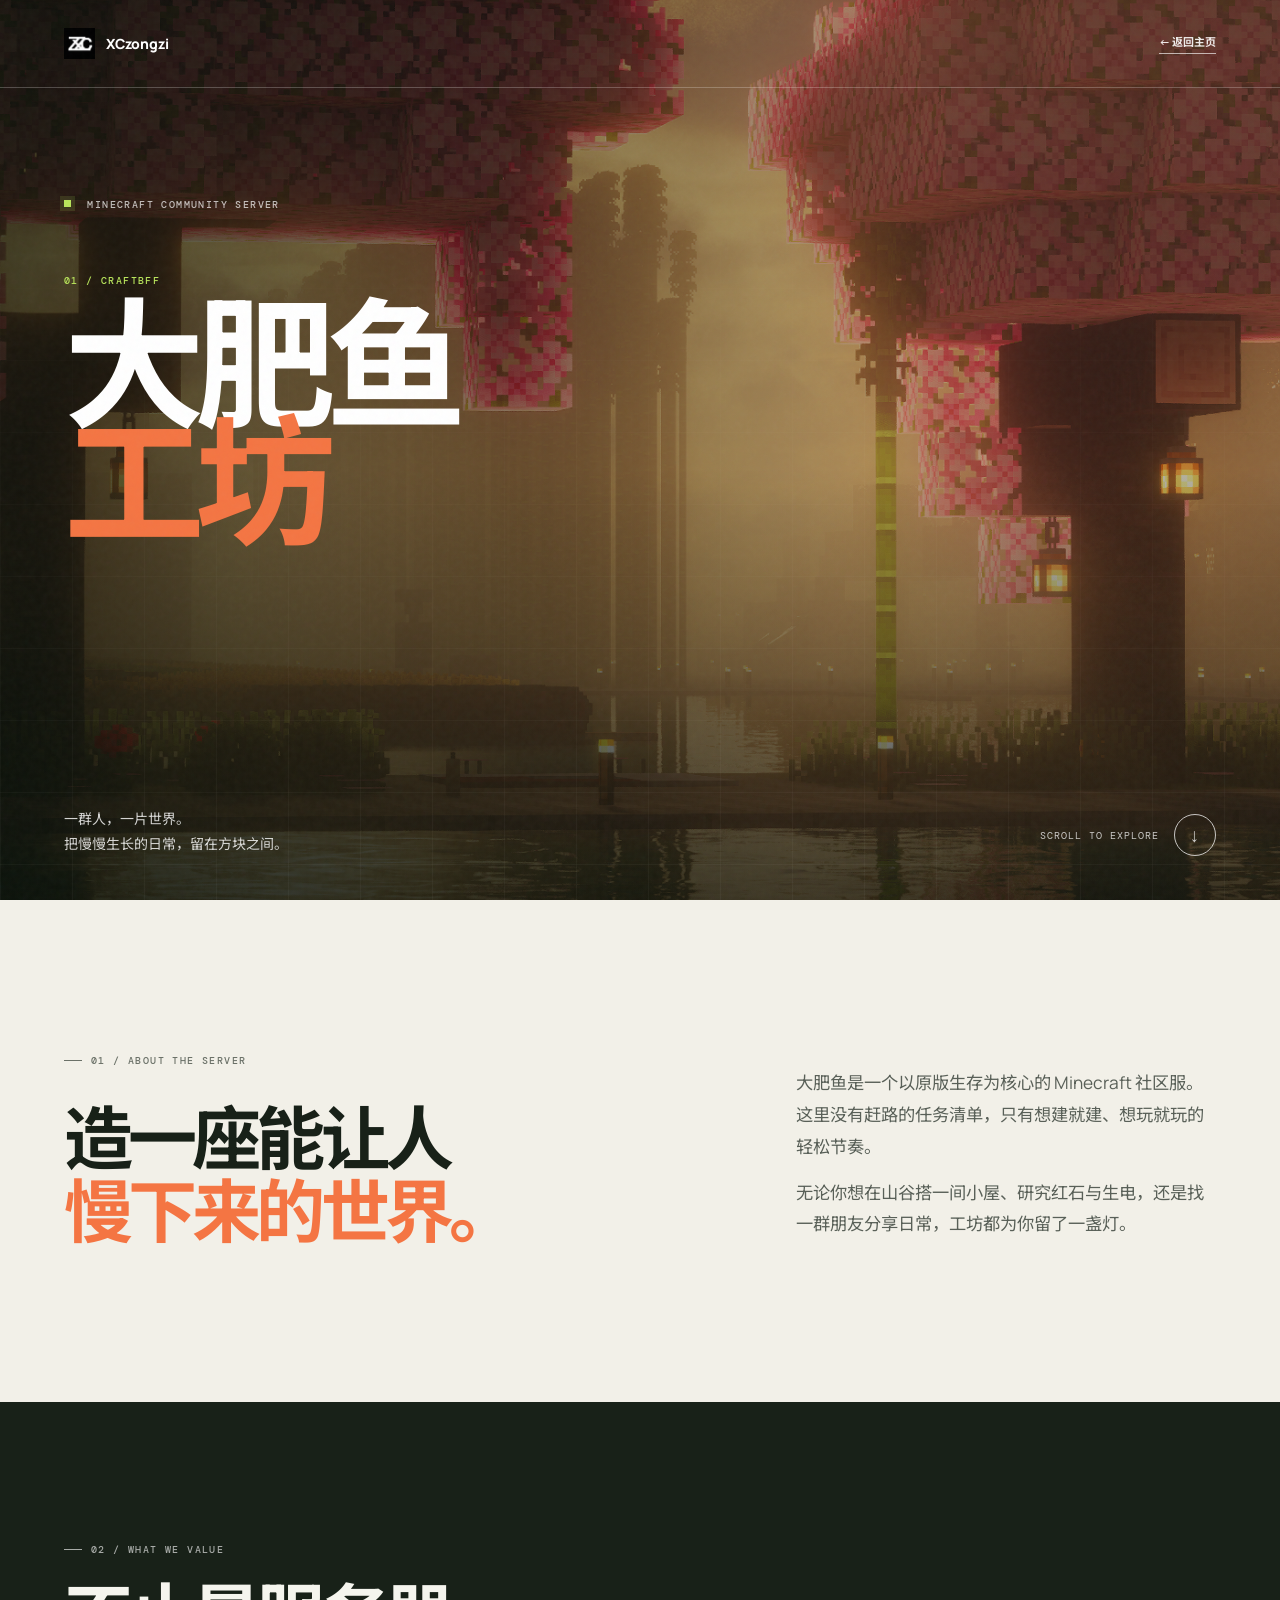
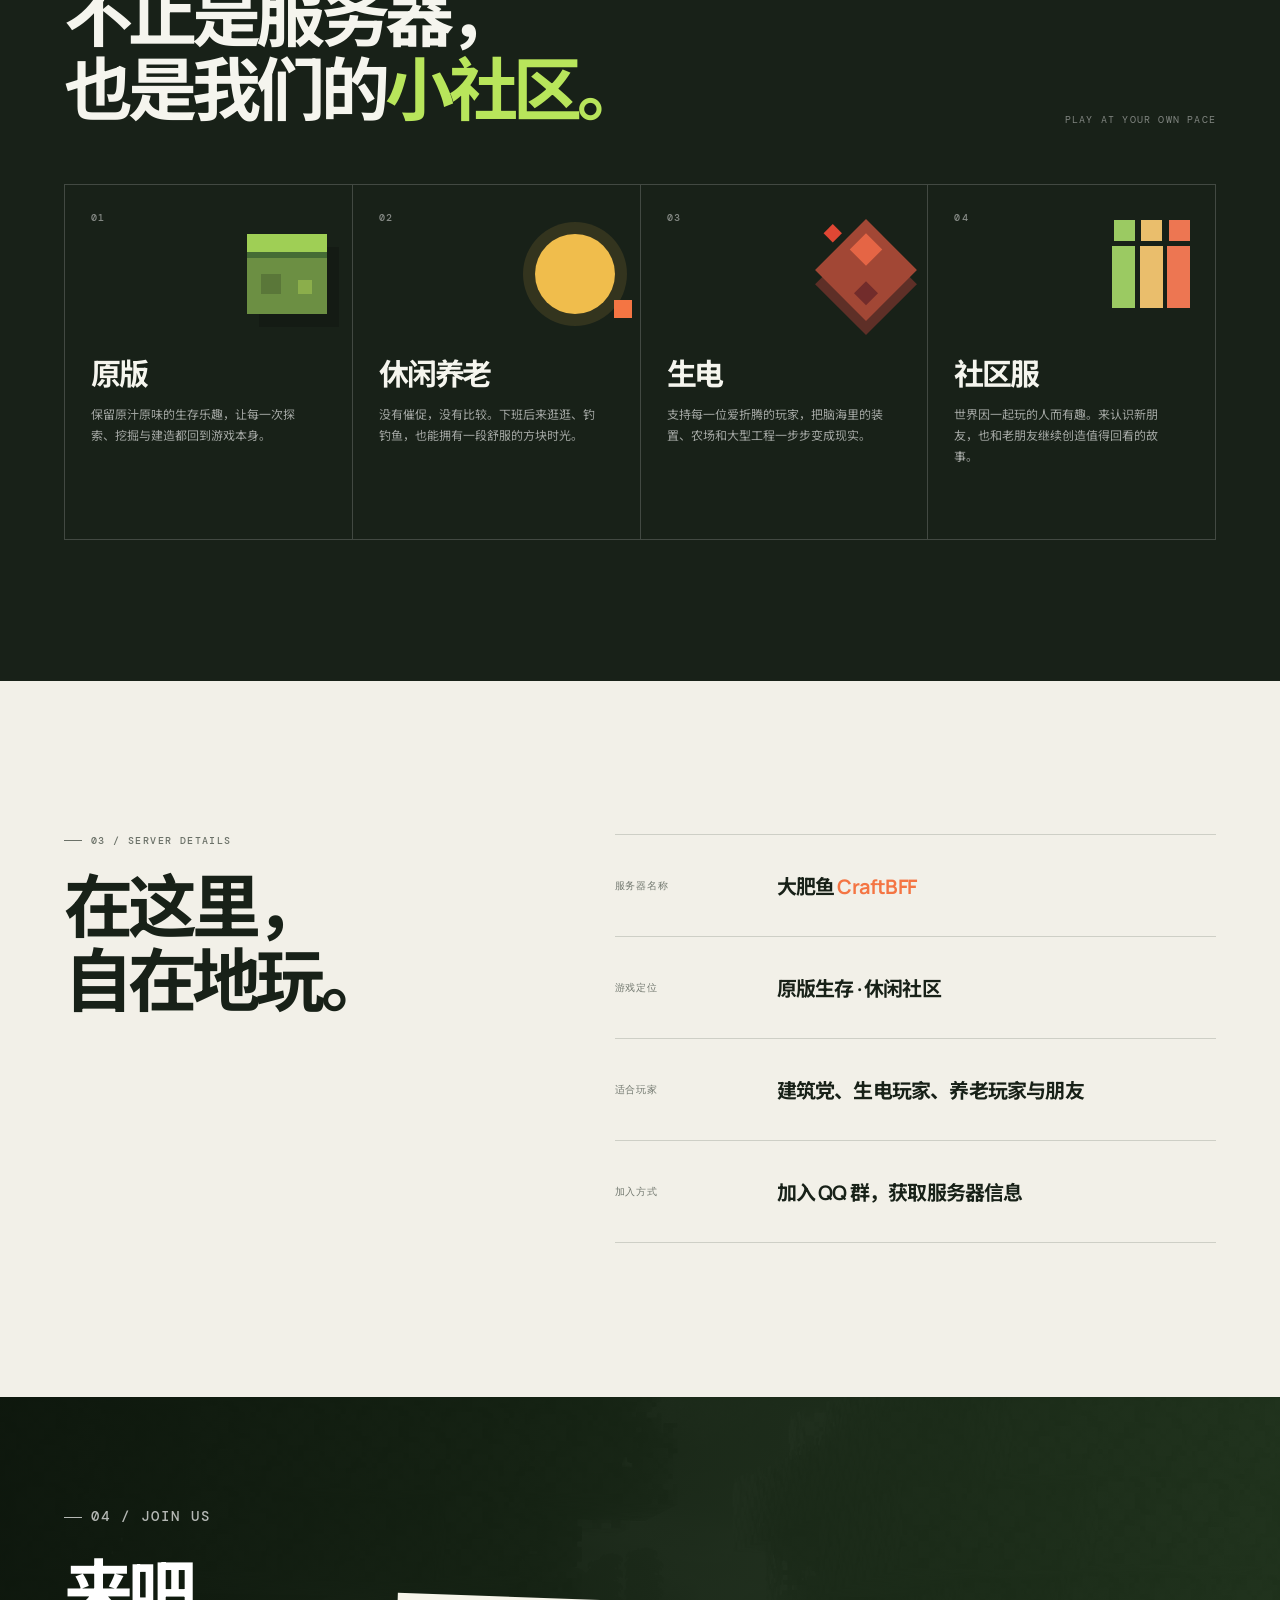
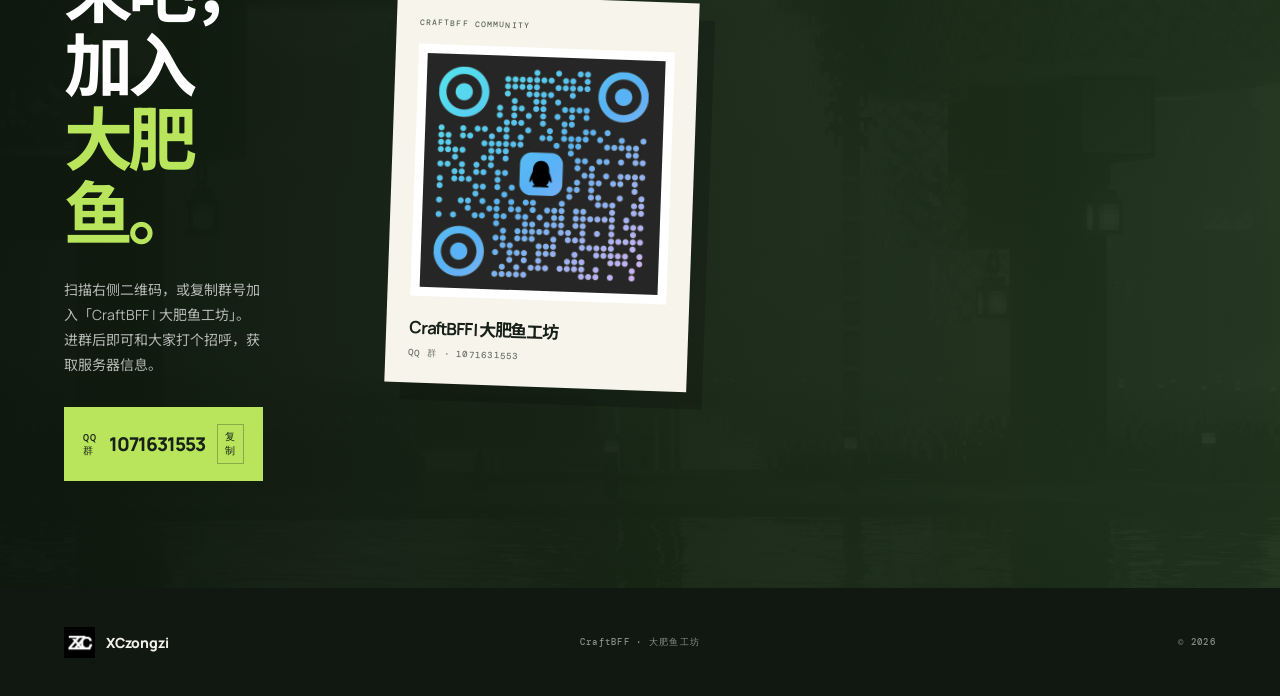
==== CraftBFF/index.html @ 91cb9b44 "增加服务器BFF展示界面" ====
<!doctype html>
<html lang="zh-CN">
  <head>
    <meta charset="UTF-8" />
    <meta name="viewport" content="width=device-width, initial-scale=1" />
    <meta name="description" content="大肥鱼 CraftBFF 原版休闲 Minecraft 社区服。" />
    <meta name="theme-color" content="#172119" />
    <title>CraftBFF | 大肥鱼工坊</title>
    <link rel="icon" href="../assets/images/logo.png" />
    <link rel="preconnect" href="https://fonts.googleapis.com" />
    <link rel="preconnect" href="https://fonts.gstatic.com" crossorigin />
    <link href="https://fonts.googleapis.com/css2?family=DM+Mono:wght@400;500&family=Manrope:wght@400;500;600;700;800&family=Noto+Sans+SC:wght@400;500;600;700;800&display=swap" rel="stylesheet" />
    <link rel="stylesheet" href="../assets/css/craftbff.css" />
  </head>
  <body>
    <a class="skip-link" href="#content">跳到主要内容</a>

    <header class="site-header">
      <a class="brand" href="../" aria-label="返回 XCzongzi 首页">
        <img src="../assets/images/logo.png" alt="" />
        <span>XCzongzi</span>
      </a>
      <a class="back-home" href="../">← 返回主页</a>
    </header>

    <main id="content">
      <section class="hero" aria-labelledby="hero-title">
        <div class="hero-media" aria-hidden="true"></div>
        <div class="hero-overlay" aria-hidden="true"></div>
        <div class="hero-grid" aria-hidden="true"></div>
        <div class="hero-content page-width">
          <p class="eyebrow"><span></span> MINECRAFT COMMUNITY SERVER</p>
          <div class="hero-title-wrap">
            <p class="serial">01 / CRAFTBFF</p>
            <h1 id="hero-title">大肥鱼<br /><em>工坊</em></h1>
          </div>
          <div class="hero-bottom">
            <p>一群人，一片世界。<br />把慢慢生长的日常，留在方块之间。</p>
            <a class="scroll-hint" href="#about" aria-label="了解大肥鱼工坊">
              <span>SCROLL TO EXPLORE</span><b>↓</b>
            </a>
          </div>
        </div>
      </section>

      <section class="intro page-width section" id="about" aria-labelledby="about-title">
        <p class="section-label">01 / ABOUT THE SERVER</p>
        <div class="intro-layout">
          <h2 id="about-title">造一座能让人<br /><span>慢下来的世界。</span></h2>
          <div class="intro-copy">
            <p>大肥鱼是一个以原版生存为核心的 Minecraft 社区服。这里没有赶路的任务清单，只有想建就建、想玩就玩的轻松节奏。</p>
            <p>无论你想在山谷搭一间小屋、研究红石与生电，还是找一群朋友分享日常，工坊都为你留了一盏灯。</p>
          </div>
        </div>
      </section>

      <section class="traits" aria-labelledby="traits-title">
        <div class="page-width">
          <div class="section-head">
            <div>
              <p class="section-label section-label--light">02 / WHAT WE VALUE</p>
              <h2 id="traits-title">不止是服务器，<br />也是我们的<span>小社区。</span></h2>
            </div>
            <p>PLAY AT YOUR OWN PACE</p>
          </div>
          <div class="trait-grid">
            <article class="trait-card trait-card--original">
              <p class="trait-no">01</p>
              <div class="pixel pixel--grass" aria-hidden="true"><i></i><b></b></div>
              <h3>原版</h3>
              <p>保留原汁原味的生存乐趣，让每一次探索、挖掘与建造都回到游戏本身。</p>
            </article>
            <article class="trait-card trait-card--leisure">
              <p class="trait-no">02</p>
              <div class="pixel pixel--sun" aria-hidden="true"><i></i></div>
              <h3>休闲养老</h3>
              <p>没有催促，没有比较。下班后来逛逛、钓钓鱼，也能拥有一段舒服的方块时光。</p>
            </article>
            <article class="trait-card trait-card--tech">
              <p class="trait-no">03</p>
              <div class="pixel pixel--redstone" aria-hidden="true"><i></i><b></b><em></em></div>
              <h3>生电</h3>
              <p>支持每一位爱折腾的玩家，把脑海里的装置、农场和大型工程一步步变成现实。</p>
            </article>
            <article class="trait-card trait-card--community">
              <p class="trait-no">04</p>
              <div class="pixel pixel--people" aria-hidden="true"><i></i><b></b><em></em></div>
              <h3>社区服</h3>
              <p>世界因一起玩的人而有趣。来认识新朋友，也和老朋友继续创造值得回看的故事。</p>
            </article>
          </div>
        </div>
      </section>

      <section class="details page-width section" aria-labelledby="details-title">
        <div class="details-heading">
          <p class="section-label">03 / SERVER DETAILS</p>
          <h2 id="details-title">在这里，<br />自在地玩。</h2>
        </div>
        <dl class="detail-list">
          <div>
            <dt>服务器名称</dt>
            <dd>大肥鱼 <span>CraftBFF</span></dd>
          </div>
          <div>
            <dt>游戏定位</dt>
            <dd>原版生存 · 休闲社区</dd>
          </div>
          <div>
            <dt>适合玩家</dt>
            <dd>建筑党、生电玩家、养老玩家与朋友</dd>
          </div>
          <div>
            <dt>加入方式</dt>
            <dd>加入 QQ 群，获取服务器信息</dd>
          </div>
        </dl>
      </section>

      <section class="join" id="join" aria-labelledby="join-title">
        <div class="join-background" aria-hidden="true"></div>
        <div class="page-width join-layout">
          <div class="join-copy">
            <p class="section-label section-label--light">04 / JOIN US</p>
            <h2 id="join-title">来吧，加入<br /><span>大肥鱼。</span></h2>
            <p>扫描右侧二维码，或复制群号加入「CraftBFF | 大肥鱼工坊」。进群后即可和大家打个招呼，获取服务器信息。</p>
            <button class="qq-button" type="button" data-copy-qq data-qq="1071631553">
              <span>QQ群</span>
              <strong>1071631553</strong>
              <i aria-hidden="true">复制</i>
            </button>
            <p class="copy-status" data-copy-status aria-live="polite"></p>
          </div>
          <aside class="qr-card" aria-label="CraftBFF QQ 群二维码">
            <p>CRAFTBFF COMMUNITY</p>
            <div class="qr-frame">
              <img src="../assets/images/CraftBFF/groupQR.png" alt="QQ群 CraftBFF | 大肥鱼工坊的二维码" />
            </div>
            <h3>CraftBFF | 大肥鱼工坊</h3>
            <span>QQ 群 · 1071631553</span>
          </aside>
        </div>
      </section>
    </main>

    <footer class="site-footer">
      <div class="page-width footer-inner">
        <a class="brand" href="../"><img src="../assets/images/logo.png" alt="" /><span>XCzongzi</span></a>
        <p>CraftBFF · 大肥鱼工坊</p>
        <p>© <span data-year></span></p>
      </div>
    </footer>

    <script>
      document.querySelector('[data-year]').textContent = new Date().getFullYear();

      const copyButton = document.querySelector('[data-copy-qq]');
      const copyStatus = document.querySelector('[data-copy-status]');
      copyButton.addEventListener('click', async () => {
        const qq = copyButton.dataset.qq;
        try {
          if (navigator.clipboard) {
            await navigator.clipboard.writeText(qq);
          } else {
            const input = document.createElement('textarea');
            input.value = qq;
            input.setAttribute('readonly', '');
            input.style.position = 'fixed';
            input.style.opacity = '0';
            document.body.append(input);
            input.select();
            const copied = document.execCommand('copy');
            input.remove();
            if (!copied) throw new Error('Copy failed');
          }
          copyStatus.textContent = '群号已复制，打开 QQ 搜索即可加入。';
          copyButton.classList.add('is-copied');
          window.setTimeout(() => copyButton.classList.remove('is-copied'), 1800);
        } catch {
          copyStatus.textContent = '请手动复制群号：' + qq;
        }
      });
    </script>
  </body>
</html>
---- assets/css/craftbff.css ----
:root {
  --ink: #182118;
  --paper: #f2f0e8;
  --line: rgba(24, 33, 24, .16);
  --green: #b8e55b;
  --moss: #3f572e;
  --orange: #f47543;
  --page: 1280px;
  --gutter: clamp(22px, 5vw, 72px);
}

* { box-sizing: border-box; }
html { scroll-behavior: smooth; }
body { margin: 0; color: var(--ink); background: var(--paper); font-family: Manrope, "Noto Sans SC", sans-serif; }
body::after { content: ""; position: fixed; z-index: 30; inset: 0; pointer-events: none; opacity: .035; background: url("data:image/svg+xml,%3Csvg viewBox='0 0 180 180' xmlns='http://www.w3.org/2000/svg'%3E%3Cfilter id='n'%3E%3CfeTurbulence type='fractalNoise' baseFrequency='.8' numOctaves='3' stitchTiles='stitch'/%3E%3C/filter%3E%3Crect width='100%25' height='100%25' filter='url(%23n)'/%3E%3C/svg%3E"); }
a { color: inherit; text-decoration: none; }
button { color: inherit; font: inherit; }
h1, h2, h3, p, dl, dd { margin: 0; }
.page-width { width: min(100%, var(--page)); margin-inline: auto; padding-inline: var(--gutter); }
.section { padding-top: clamp(90px, 12vw, 158px); padding-bottom: clamp(90px, 12vw, 158px); }
.skip-link { position: fixed; z-index: 50; top: 12px; left: 12px; padding: 10px 14px; color: var(--ink); background: #fff; transform: translateY(-150%); }
.skip-link:focus { transform: none; }

.section-label, .eyebrow, .serial, .trait-no, .qr-card > p, .qr-card > span, .footer-inner p { font: 500 10px "DM Mono", monospace; letter-spacing: .14em; }
.section-label { color: #6b7168; }
.section-label::before { content: ""; display: inline-block; width: 18px; height: 1px; margin: 0 9px 3px 0; background: currentColor; }
.section-label--light { color: rgba(255,255,255,.62); }
h1, h2, h3 { letter-spacing: -.07em; }
h2 { margin-top: 22px; font-size: clamp(40px, 5.4vw, 72px); line-height: 1.07; }
h2 span, h1 em { color: var(--orange); font-style: normal; }

.site-header { position: absolute; z-index: 10; top: 0; left: 0; display: flex; width: 100%; height: 88px; align-items: center; justify-content: space-between; padding-inline: var(--gutter); color: #fff; border-bottom: 1px solid rgba(255,255,255,.23); }
.brand { display: inline-flex; align-items: center; gap: 11px; font-size: 14px; font-weight: 800; }
.brand img { width: 31px; height: 31px; object-fit: contain; }
.back-home { padding-bottom: 4px; border-bottom: 1px solid rgba(255,255,255,.64); color: rgba(255,255,255,.9); font-size: 11px; font-weight: 700; }

.hero { position: relative; min-height: 720px; height: 100svh; overflow: hidden; color: #fff; background: #35442e; }
.hero-media, .hero-overlay, .hero-grid { position: absolute; inset: 0; }
.hero-media { background: url("../images/background.png") center/cover no-repeat; transform: scale(1.025); }
.hero-overlay { background: linear-gradient(100deg, rgba(10, 18, 10, .78), rgba(8, 12, 8, .22) 66%), linear-gradient(0deg, rgba(8, 14, 8, .66), transparent 48%); }
.hero-grid { opacity: .17; background-image: linear-gradient(rgba(255,255,255,.22) 1px, transparent 1px), linear-gradient(90deg, rgba(255,255,255,.22) 1px, transparent 1px); background-size: 72px 72px; mask-image: linear-gradient(to bottom, transparent 15%, #000 100%); }
.hero-content { position: relative; z-index: 1; display: flex; height: 100%; flex-direction: column; padding-top: clamp(160px, 22vh, 240px); padding-bottom: 44px; }
.eyebrow { color: rgba(255,255,255,.7); }
.eyebrow span { display: inline-block; width: 7px; height: 7px; margin: 0 9px 1px 0; background: var(--green); box-shadow: 0 0 0 4px rgba(184,229,91,.13); }
.hero-title-wrap { margin-top: clamp(38px, 7vh, 78px); }
.serial { color: var(--green); }
h1 { margin-top: 18px; font-size: clamp(76px, 11vw, 154px); line-height: .83; }
.hero-bottom { display: flex; align-items: end; justify-content: space-between; margin-top: auto; }
.hero-bottom > p { color: rgba(255,255,255,.82); font-size: 14px; line-height: 1.8; }
.scroll-hint { display: flex; align-items: center; gap: 15px; color: rgba(255,255,255,.76); font: 10px "DM Mono", monospace; letter-spacing: .1em; }
.scroll-hint b { display: grid; width: 42px; height: 42px; place-items: center; border: 1px solid rgba(255,255,255,.74); border-radius: 50%; font-size: 19px; font-weight: 400; transition: .2s; }
.scroll-hint:hover b { color: var(--ink); background: var(--green); border-color: var(--green); transform: translateY(4px); }

.intro-layout { display: grid; grid-template-columns: 1.2fr .8fr; align-items: end; gap: clamp(35px, 8vw, 125px); }
.intro-copy { padding-bottom: 8px; }
.intro-copy p { color: #596058; font-size: clamp(15px, 1.35vw, 18px); line-height: 1.85; }
.intro-copy p + p { margin-top: 14px; }

.traits { padding: clamp(85px, 11vw, 148px) 0; color: #f5f5ee; background: #182118; }
.section-head { display: flex; align-items: end; justify-content: space-between; gap: 30px; }
.section-head h2 span { color: var(--green); }
.section-head > p { color: rgba(255,255,255,.45); font: 10px "DM Mono", monospace; letter-spacing: .12em; }
.trait-grid { display: grid; grid-template-columns: repeat(4, 1fr); margin-top: 58px; border-top: 1px solid rgba(255,255,255,.18); border-left: 1px solid rgba(255,255,255,.18); }
.trait-card { min-height: 355px; position: relative; overflow: hidden; padding: 26px; border-right: 1px solid rgba(255,255,255,.18); border-bottom: 1px solid rgba(255,255,255,.18); transition: background .25s; }
.trait-card:hover { background: #253222; }
.trait-no { color: rgba(255,255,255,.48); }
.trait-card h3 { position: relative; z-index: 1; margin-top: 126px; font-size: 30px; }
.trait-card > p:last-child { position: relative; z-index: 1; max-width: 225px; margin-top: 10px; color: rgba(255,255,255,.6); font-size: 12px; line-height: 1.75; }
.pixel { position: absolute; right: 25px; top: 49px; width: 80px; height: 80px; image-rendering: pixelated; }
.pixel::before, .pixel::after, .pixel i, .pixel b, .pixel em { content: ""; position: absolute; display: block; }
.pixel--grass { background: #6c8f43; box-shadow: inset 0 18px #9fcf55, inset 0 24px #456c35, 12px 13px 0 rgba(0,0,0,.18); }
.pixel--grass i { width: 20px; height: 20px; top: 40px; left: 14px; background: #5a7739; }.pixel--grass b { width: 14px; height: 14px; top: 46px; right: 15px; background: #8bae4b; }
.pixel--sun { border-radius: 50%; background: #f0bd4c; box-shadow: 0 0 0 12px rgba(240,189,76,.12); }.pixel--sun i { width: 18px; height: 18px; right: -17px; bottom: -4px; background: var(--orange); }
.pixel--redstone { width: 72px; height: 72px; background: #a24735; transform: rotate(45deg); box-shadow: 10px 10px 0 #5e2f27; }.pixel--redstone i { width: 23px; height: 23px; top: 10px; left: 10px; background: #e56545; }.pixel--redstone b { width: 17px; height: 17px; bottom: 11px; right: 11px; background: #722c2b; }.pixel--redstone em { width: 13px; height: 13px; left: -20px; top: 27px; background: #e04734; }
.pixel--people { width: 78px; height: 62px; top: 61px; background: linear-gradient(90deg, #9bca62 0 30%, transparent 30% 36%, #eabe6c 36% 65%, transparent 65% 71%, #ed7652 71%); }.pixel--people::before { width: 21px; height: 21px; top: -26px; left: 2px; background: #9bca62; }.pixel--people::after { width: 21px; height: 21px; top: -26px; left: 29px; background: #eabe6c; }.pixel--people i { width: 21px; height: 21px; top: -26px; right: 0; background: #ed7652; }

.details { display: grid; grid-template-columns: .84fr 1.16fr; gap: clamp(35px, 9vw, 130px); }
.details-heading h2 { max-width: 400px; }
.detail-list { border-top: 1px solid var(--line); }
.detail-list > div { display: grid; grid-template-columns: 142px 1fr; align-items: center; min-height: 102px; gap: 20px; border-bottom: 1px solid var(--line); }
.detail-list dt { color: #737970; font: 10px "DM Mono", monospace; letter-spacing: .08em; }
.detail-list dd { font-size: clamp(15px, 1.6vw, 20px); font-weight: 700; letter-spacing: -.04em; }
.detail-list dd span { color: var(--orange); }

.join { position: relative; overflow: hidden; color: #fff; background: #2e4228; }
.join-background { position: absolute; inset: 0; opacity: .18; background: url("../images/background.png") center/cover no-repeat; mix-blend-mode: luminosity; }
.join::after { content: ""; position: absolute; inset: 0; background: linear-gradient(90deg, rgba(10,18,10,.88), rgba(18,35,17,.56)); }
.join-layout { position: relative; z-index: 1; display: grid; grid-template-columns: 1fr auto; align-items: center; gap: clamp(40px, 10vw, 160px); min-height: 645px; padding-top: 80px; padding-bottom: 80px; }
.join-copy { max-width: 555px; }
.join-copy h2 { margin-top: 25px; }
.join-copy h2 span { color: var(--green); }
.join-copy > p:not(.copy-status) { max-width: 430px; margin-top: 27px; color: rgba(255,255,255,.69); font-size: 14px; line-height: 1.8; }
.qq-button { display: flex; width: min(100%, 400px); align-items: center; gap: 12px; margin-top: 30px; padding: 17px 19px; cursor: pointer; color: var(--ink); border: 0; background: var(--green); text-align: left; transition: transform .2s, background .2s; }
.qq-button:hover { background: #d3fb78; transform: translateY(-3px); }
.qq-button span, .qq-button i { font: 500 10px "DM Mono", monospace; letter-spacing: .09em; font-style: normal; }
.qq-button strong { font: 800 19px Manrope, "Noto Sans SC", sans-serif; letter-spacing: -.05em; }.qq-button i { margin-left: auto; padding: 5px 7px; border: 1px solid rgba(24,33,24,.3); }.qq-button.is-copied i { color: #fff; background: var(--ink); }
.copy-status { min-height: 18px; margin-top: 9px; color: var(--green); font-size: 11px; }
.qr-card { width: min(100%, 302px); padding: 23px; color: var(--ink); background: #f7f5eb; box-shadow: 16px 17px 0 rgba(0,0,0,.19); transform: rotate(2deg); }
.qr-card > p { color: #5e675b; font-size: 8px; }.qr-frame { margin: 17px 0 18px; padding: 9px; background: #fff; }.qr-frame img { display: block; width: 100%; height: auto; }.qr-card h3 { font-size: 17px; }.qr-card > span { display: block; margin-top: 8px; color: #6d746b; font-size: 9px; }

.site-footer { color: #f2f1e9; background: #111811; }
.footer-inner { min-height: 108px; display: grid; grid-template-columns: 1fr auto 1fr; align-items: center; gap: 25px; }.footer-inner p { color: rgba(255,255,255,.5); font-size: 9px; }.footer-inner p:last-child { justify-self: end; }

@media (max-width: 900px) {
  .trait-grid { grid-template-columns: repeat(2, 1fr); }
  .details { grid-template-columns: 1fr; gap: 45px; }
  .join-layout { gap: 55px; }
}

@media (max-width: 640px) {
  .site-header { height: 72px; }.back-home { font-size: 10px; }
  .hero { min-height: 650px; }.hero-media { background-position: 58% center; }.hero-content { padding-top: 145px; }.hero-title-wrap { margin-top: 46px; }h1 { font-size: clamp(68px, 21vw, 100px); }.hero-bottom { align-items: start; flex-direction: column; gap: 26px; }.scroll-hint { align-self: flex-end; }
  .intro-layout { grid-template-columns: 1fr; gap: 33px; }
  .section-head { align-items: start; flex-direction: column; }.section-head > p { display: none; }
  .trait-grid { grid-template-columns: 1fr; margin-top: 42px; }.trait-card { min-height: 285px; }.trait-card h3 { margin-top: 88px; }
  .detail-list > div { grid-template-columns: 1fr; align-content: center; min-height: 115px; gap: 7px; }.detail-list dt { margin-top: 3px; }
  .join-layout { grid-template-columns: 1fr; min-height: 0; padding-top: 84px; padding-bottom: 86px; }.qr-card { justify-self: center; width: min(100%, 290px); }
  .footer-inner { min-height: 135px; grid-template-columns: 1fr auto; }.footer-inner p:nth-child(2) { display: none; }
}

@media (prefers-reduced-motion: reduce) { html { scroll-behavior: auto; } *, *::before, *::after { transition-duration: .01ms !important; } }
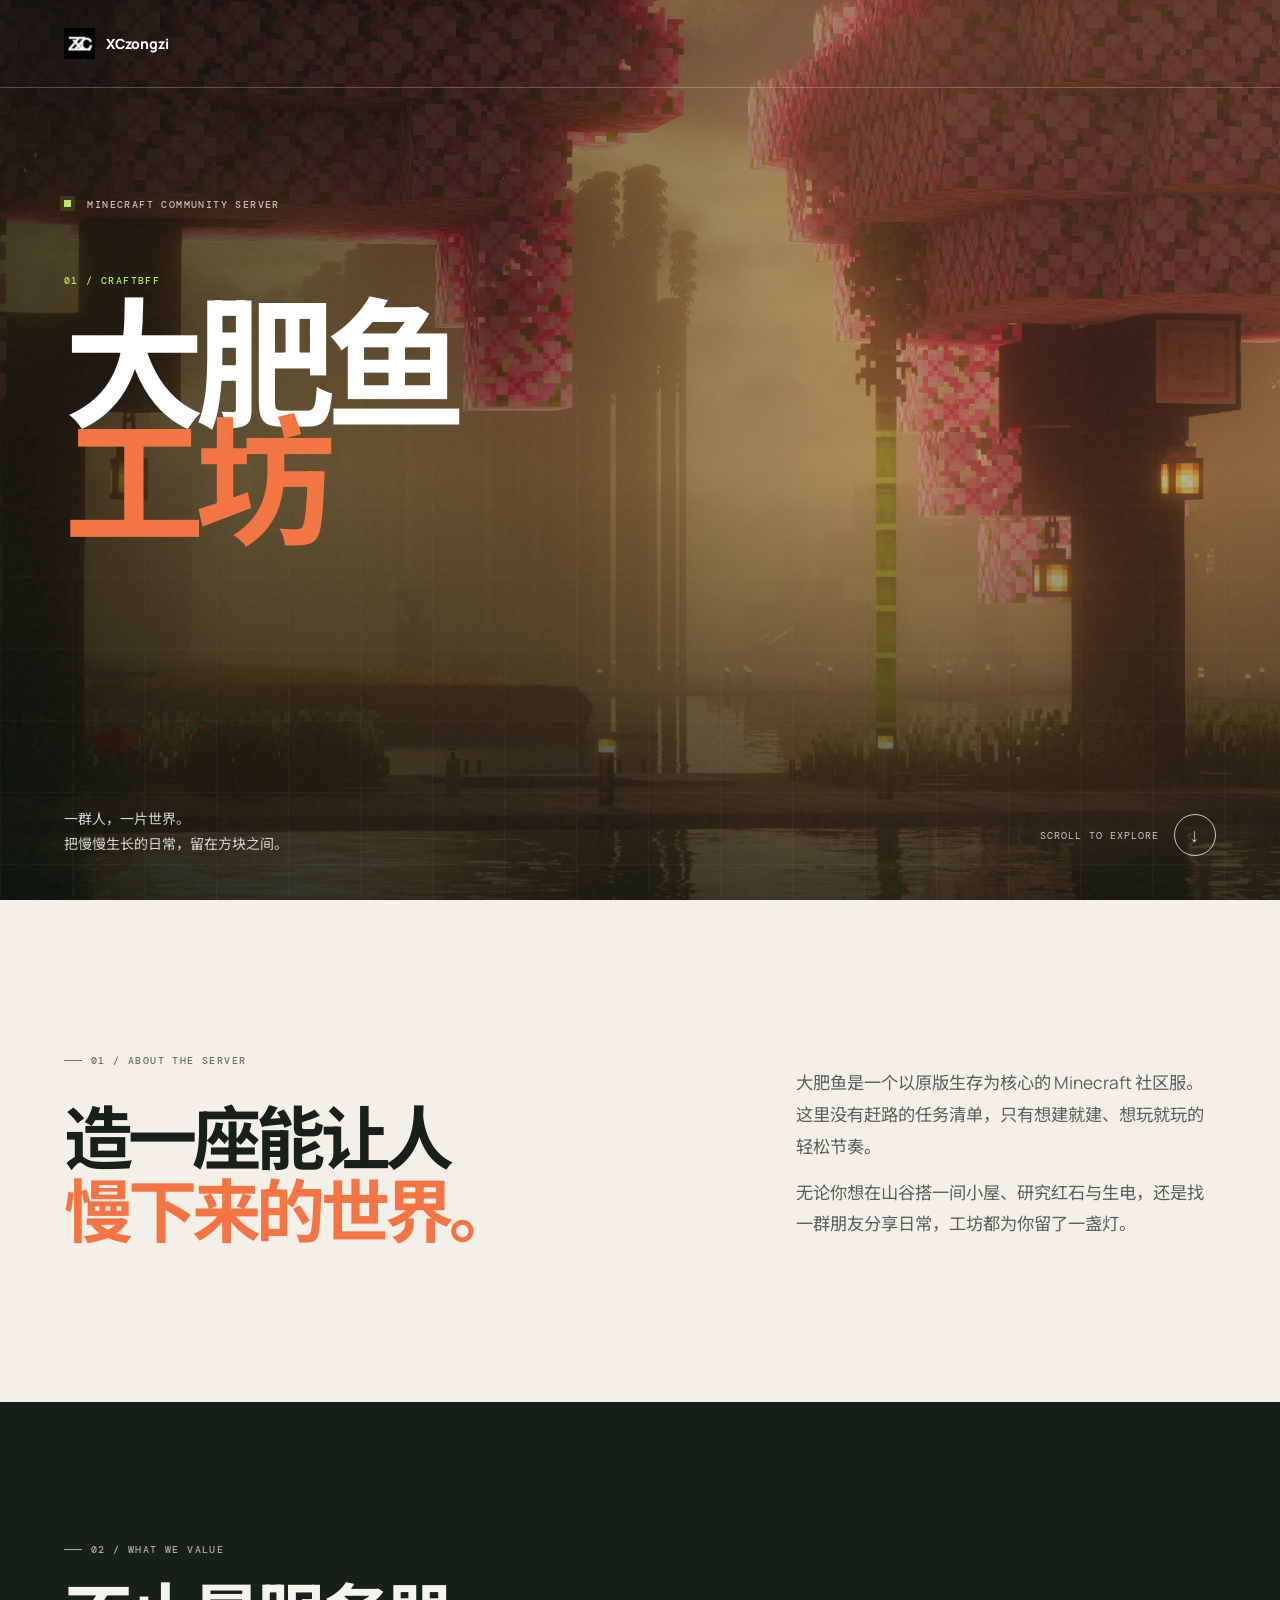
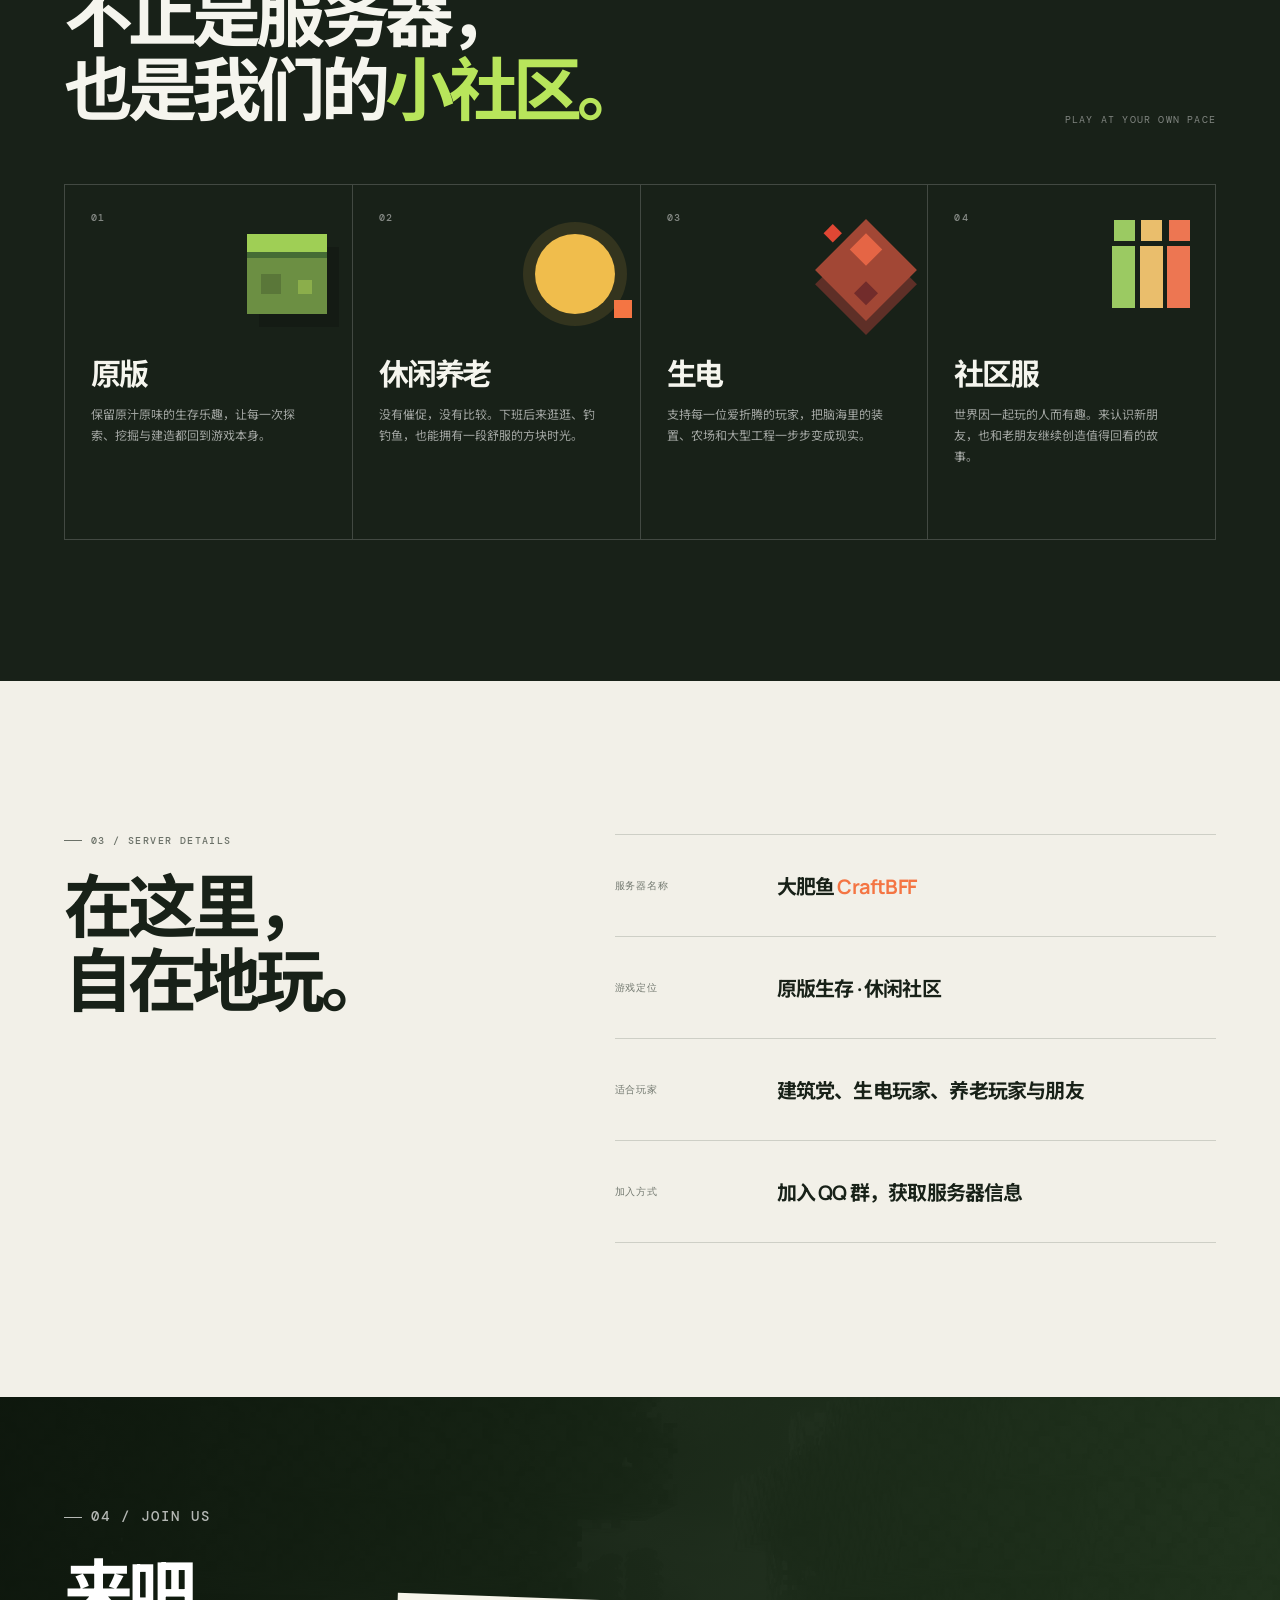
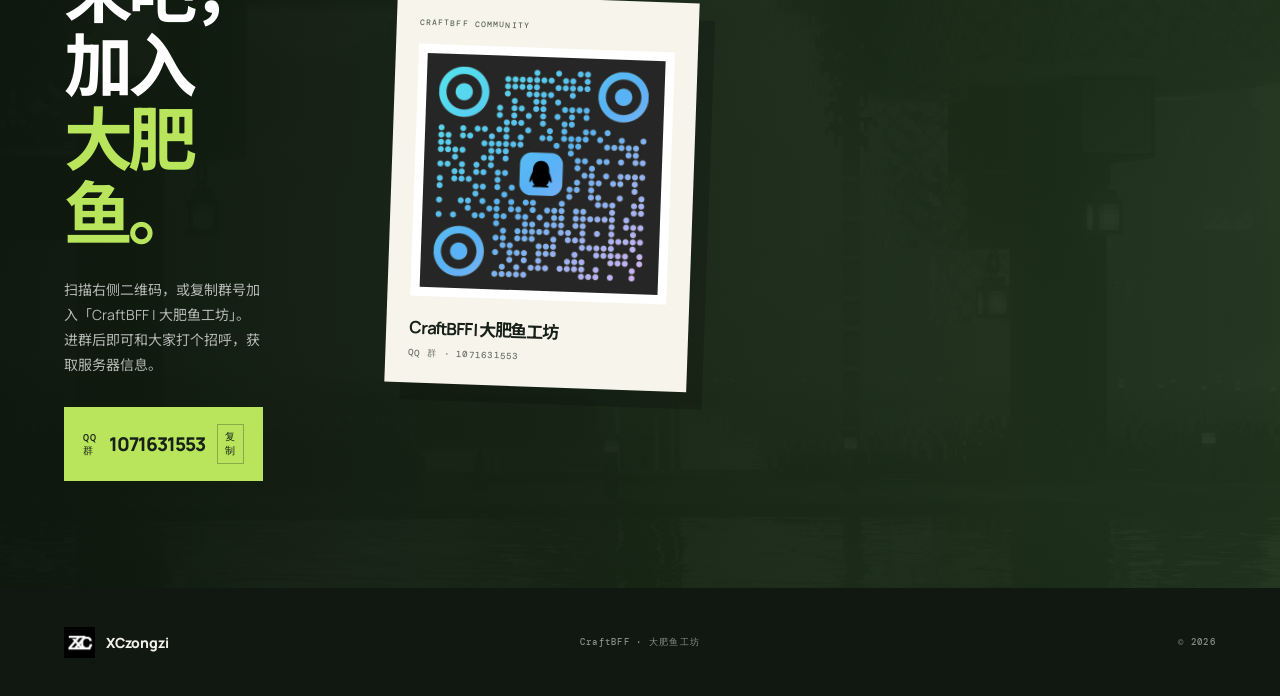
==== commit 9151d66c: "删除了“返回”按钮" ====
--- a/CraftBFF/index.html
+++ b/CraftBFF/index.html
@@ -20,7 +20,6 @@
         <img src="../assets/images/logo.png" alt="" />
         <span>XCzongzi</span>
       </a>
-      <a class="back-home" href="../">← 返回主页</a>
     </header>
 
     <main id="content">
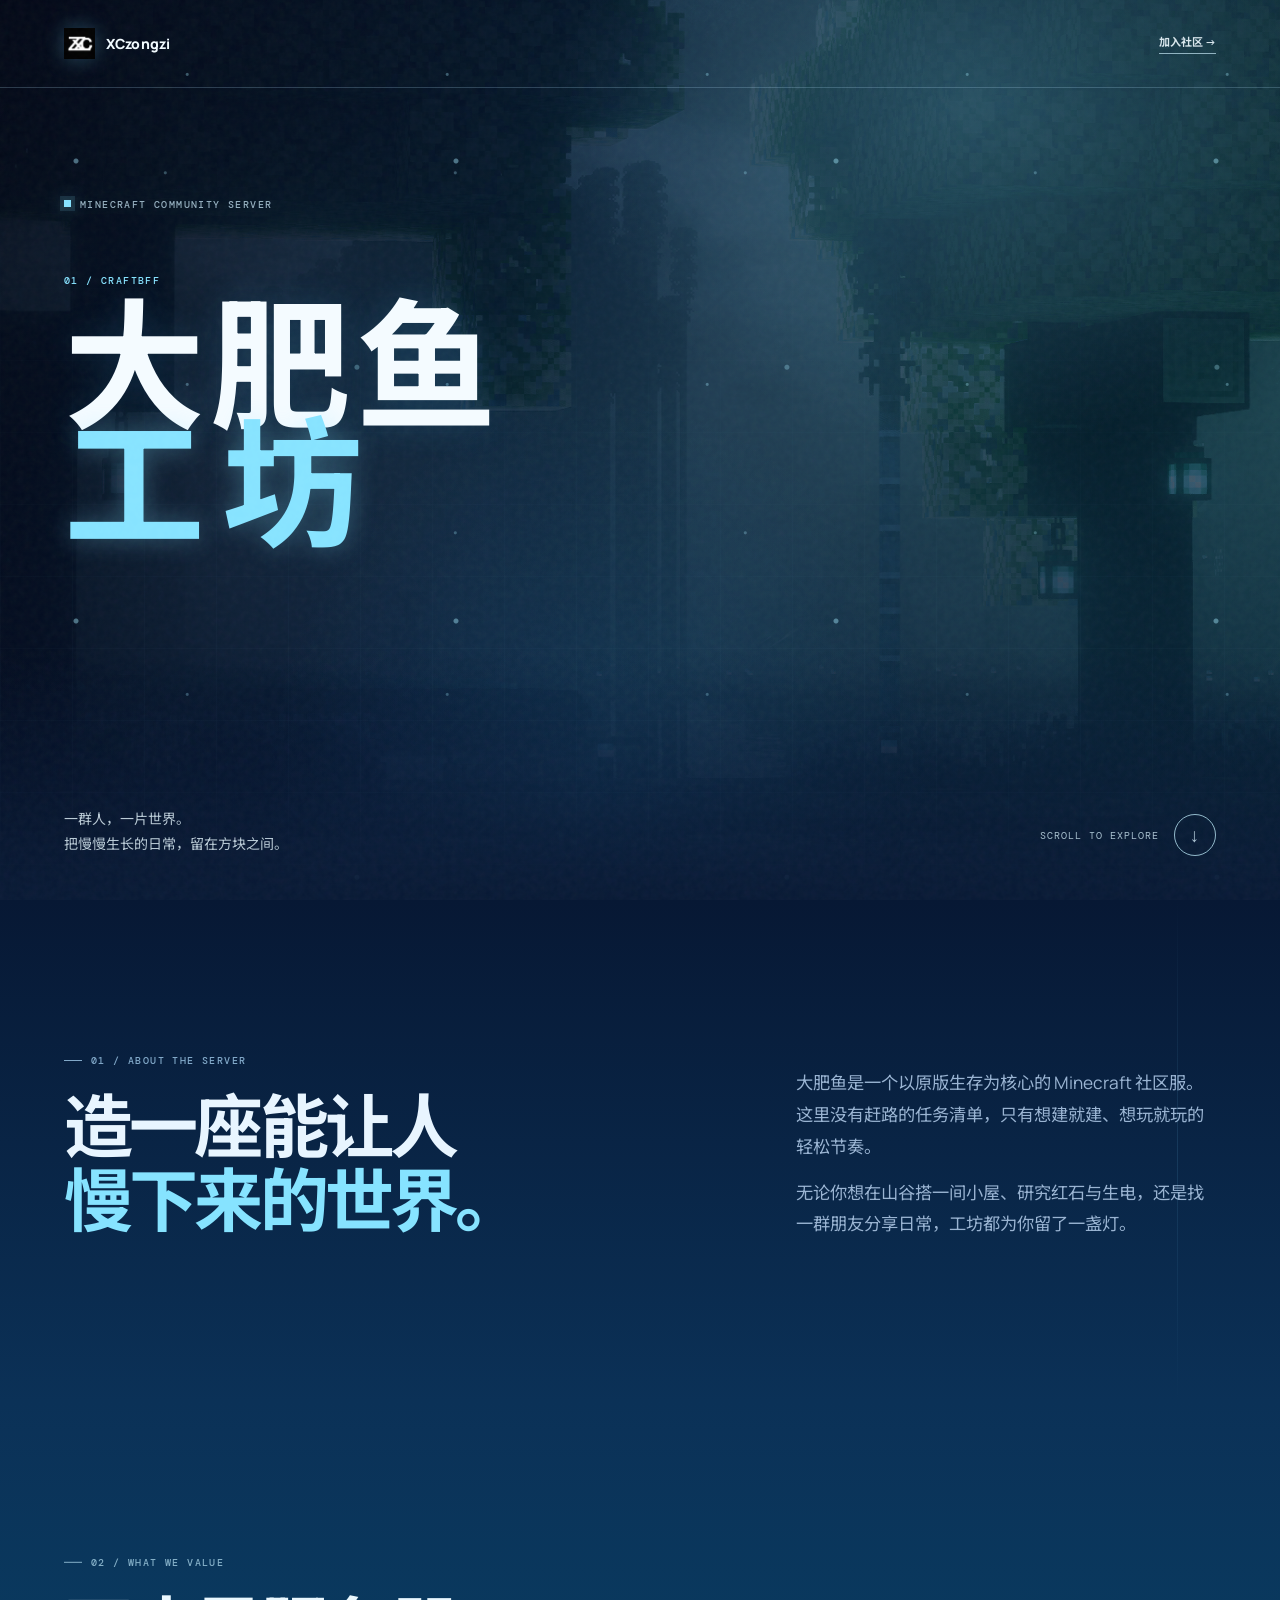
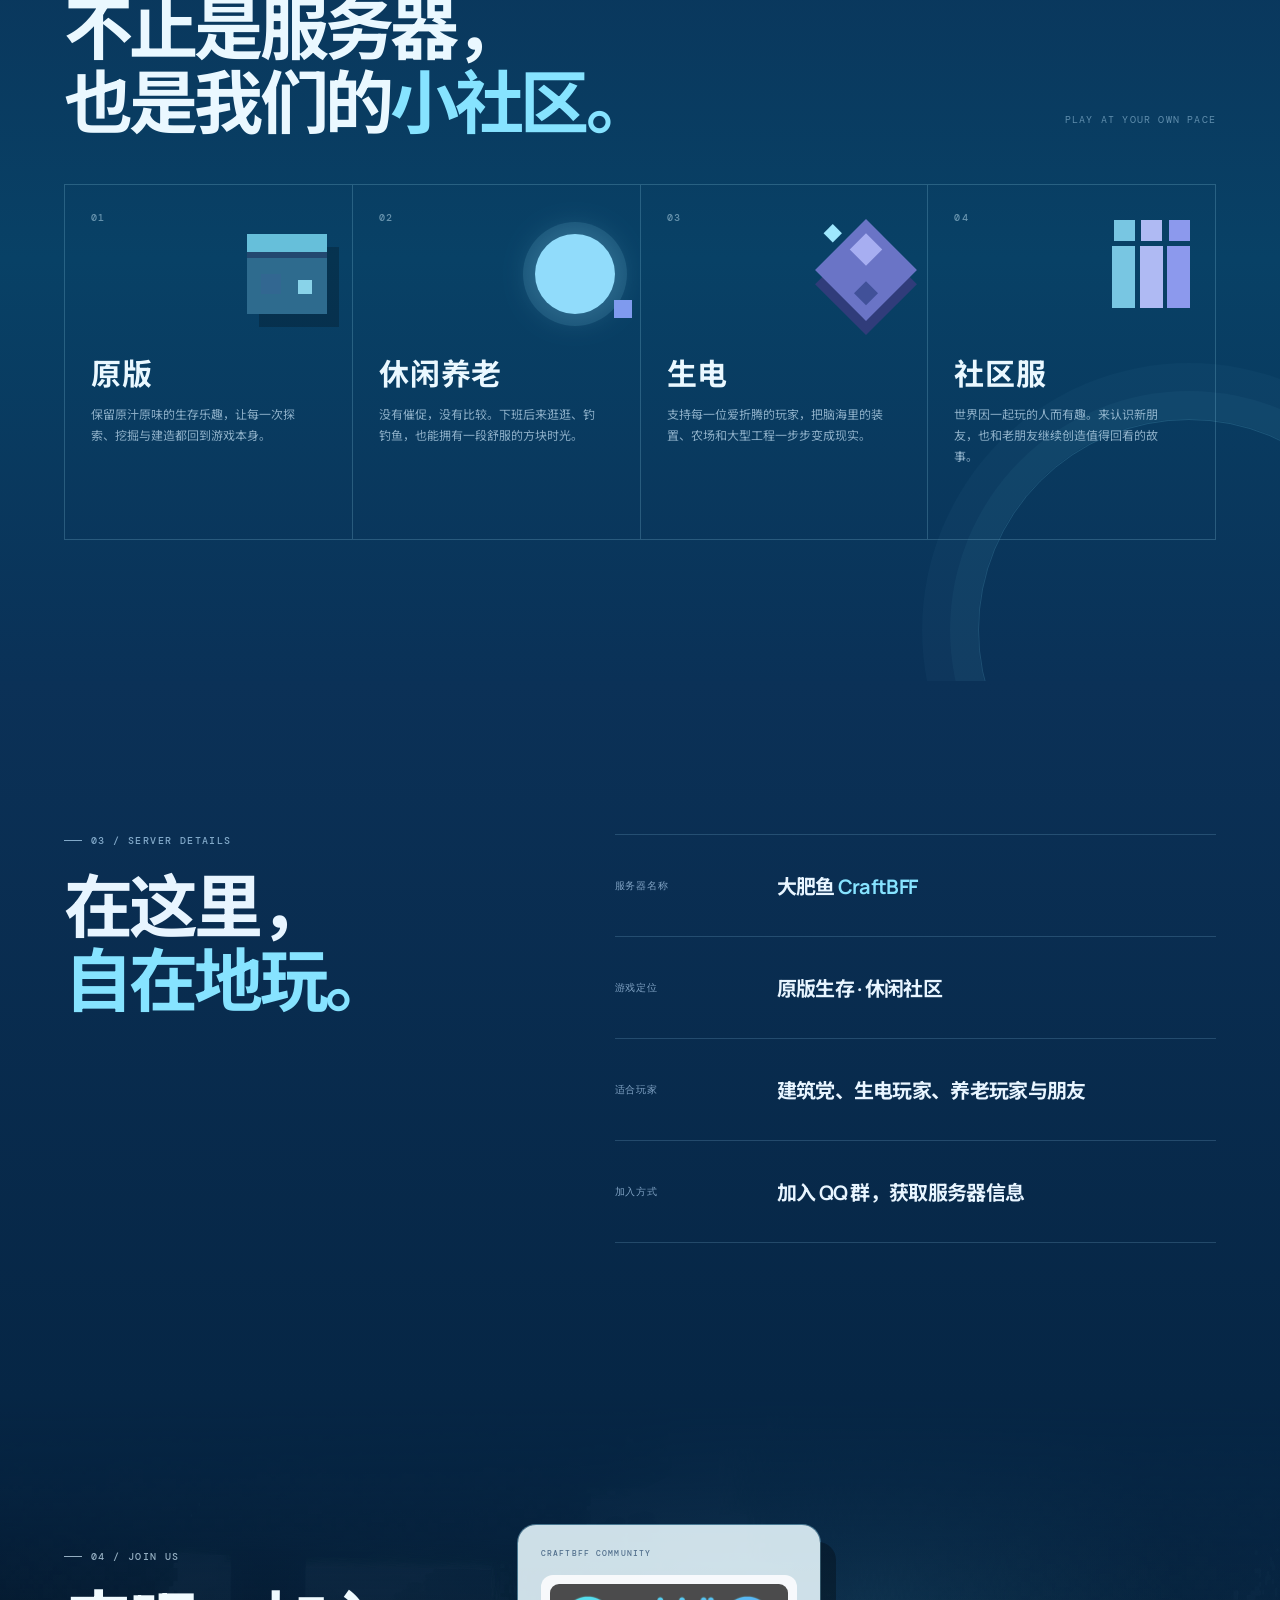
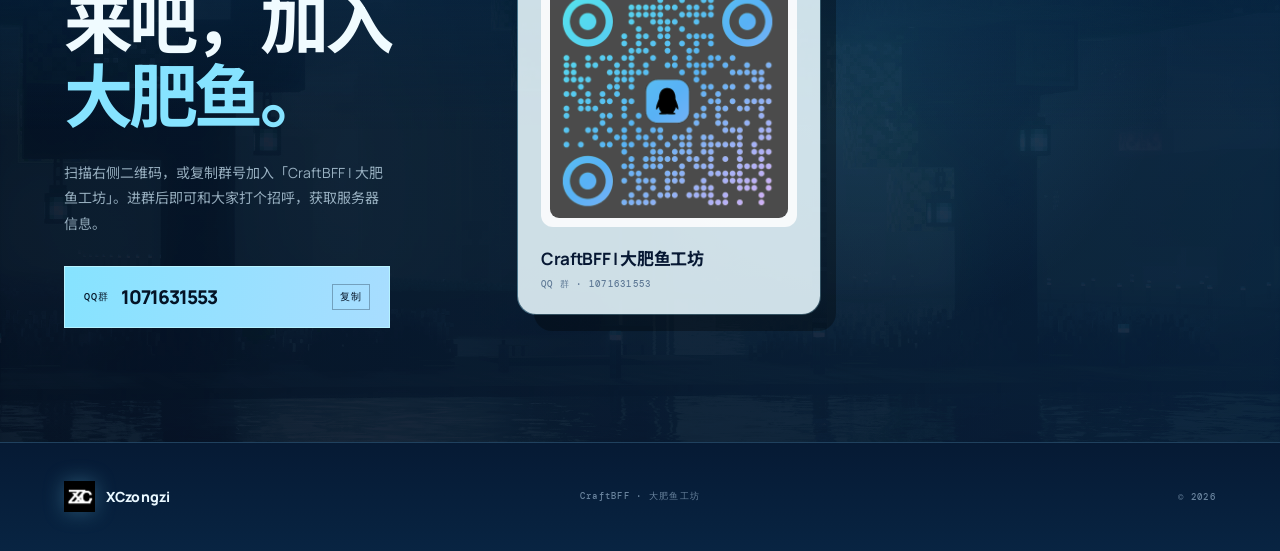
==== commit 9383df8d: "1.0mainMenu" ====
--- a/CraftBFF/index.html
+++ b/CraftBFF/index.html
@@ -1,184 +1,286 @@
 <!doctype html>
 <html lang="zh-CN">
-  <head>
-    <meta charset="UTF-8" />
-    <meta name="viewport" content="width=device-width, initial-scale=1" />
-    <meta name="description" content="大肥鱼 CraftBFF 原版休闲 Minecraft 社区服。" />
-    <meta name="theme-color" content="#172119" />
-    <title>CraftBFF | 大肥鱼工坊</title>
-    <link rel="icon" href="../assets/images/logo.png" />
-    <link rel="preconnect" href="https://fonts.googleapis.com" />
-    <link rel="preconnect" href="https://fonts.gstatic.com" crossorigin />
-    <link href="https://fonts.googleapis.com/css2?family=DM+Mono:wght@400;500&family=Manrope:wght@400;500;600;700;800&family=Noto+Sans+SC:wght@400;500;600;700;800&display=swap" rel="stylesheet" />
-    <link rel="stylesheet" href="../assets/css/craftbff.css" />
-  </head>
-  <body>
-    <a class="skip-link" href="#content">跳到主要内容</a>
-
-    <header class="site-header">
-      <a class="brand" href="../" aria-label="返回 XCzongzi 首页">
-        <img src="../assets/images/logo.png" alt="" />
-        <span>XCzongzi</span>
-      </a>
-    </header>
-
-    <main id="content">
-      <section class="hero" aria-labelledby="hero-title">
-        <div class="hero-media" aria-hidden="true"></div>
-        <div class="hero-overlay" aria-hidden="true"></div>
-        <div class="hero-grid" aria-hidden="true"></div>
-        <div class="hero-content page-width">
-          <p class="eyebrow"><span></span> MINECRAFT COMMUNITY SERVER</p>
-          <div class="hero-title-wrap">
-            <p class="serial">01 / CRAFTBFF</p>
-            <h1 id="hero-title">大肥鱼<br /><em>工坊</em></h1>
-          </div>
-          <div class="hero-bottom">
-            <p>一群人，一片世界。<br />把慢慢生长的日常，留在方块之间。</p>
-            <a class="scroll-hint" href="#about" aria-label="了解大肥鱼工坊">
-              <span>SCROLL TO EXPLORE</span><b>↓</b>
-            </a>
-          </div>
-        </div>
-      </section>
-
-      <section class="intro page-width section" id="about" aria-labelledby="about-title">
-        <p class="section-label">01 / ABOUT THE SERVER</p>
-        <div class="intro-layout">
-          <h2 id="about-title">造一座能让人<br /><span>慢下来的世界。</span></h2>
-          <div class="intro-copy">
-            <p>大肥鱼是一个以原版生存为核心的 Minecraft 社区服。这里没有赶路的任务清单，只有想建就建、想玩就玩的轻松节奏。</p>
-            <p>无论你想在山谷搭一间小屋、研究红石与生电，还是找一群朋友分享日常，工坊都为你留了一盏灯。</p>
-          </div>
-        </div>
-      </section>
-
-      <section class="traits" aria-labelledby="traits-title">
-        <div class="page-width">
-          <div class="section-head">
-            <div>
-              <p class="section-label section-label--light">02 / WHAT WE VALUE</p>
-              <h2 id="traits-title">不止是服务器，<br />也是我们的<span>小社区。</span></h2>
-            </div>
-            <p>PLAY AT YOUR OWN PACE</p>
-          </div>
-          <div class="trait-grid">
-            <article class="trait-card trait-card--original">
-              <p class="trait-no">01</p>
-              <div class="pixel pixel--grass" aria-hidden="true"><i></i><b></b></div>
-              <h3>原版</h3>
-              <p>保留原汁原味的生存乐趣，让每一次探索、挖掘与建造都回到游戏本身。</p>
-            </article>
-            <article class="trait-card trait-card--leisure">
-              <p class="trait-no">02</p>
-              <div class="pixel pixel--sun" aria-hidden="true"><i></i></div>
-              <h3>休闲养老</h3>
-              <p>没有催促，没有比较。下班后来逛逛、钓钓鱼，也能拥有一段舒服的方块时光。</p>
-            </article>
-            <article class="trait-card trait-card--tech">
-              <p class="trait-no">03</p>
-              <div class="pixel pixel--redstone" aria-hidden="true"><i></i><b></b><em></em></div>
-              <h3>生电</h3>
-              <p>支持每一位爱折腾的玩家，把脑海里的装置、农场和大型工程一步步变成现实。</p>
-            </article>
-            <article class="trait-card trait-card--community">
-              <p class="trait-no">04</p>
-              <div class="pixel pixel--people" aria-hidden="true"><i></i><b></b><em></em></div>
-              <h3>社区服</h3>
-              <p>世界因一起玩的人而有趣。来认识新朋友，也和老朋友继续创造值得回看的故事。</p>
-            </article>
-          </div>
-        </div>
-      </section>
-
-      <section class="details page-width section" aria-labelledby="details-title">
-        <div class="details-heading">
-          <p class="section-label">03 / SERVER DETAILS</p>
-          <h2 id="details-title">在这里，<br />自在地玩。</h2>
-        </div>
-        <dl class="detail-list">
-          <div>
-            <dt>服务器名称</dt>
-            <dd>大肥鱼 <span>CraftBFF</span></dd>
-          </div>
-          <div>
-            <dt>游戏定位</dt>
-            <dd>原版生存 · 休闲社区</dd>
-          </div>
-          <div>
-            <dt>适合玩家</dt>
-            <dd>建筑党、生电玩家、养老玩家与朋友</dd>
-          </div>
-          <div>
-            <dt>加入方式</dt>
-            <dd>加入 QQ 群，获取服务器信息</dd>
-          </div>
-        </dl>
-      </section>
-
-      <section class="join" id="join" aria-labelledby="join-title">
-        <div class="join-background" aria-hidden="true"></div>
-        <div class="page-width join-layout">
-          <div class="join-copy">
-            <p class="section-label section-label--light">04 / JOIN US</p>
-            <h2 id="join-title">来吧，加入<br /><span>大肥鱼。</span></h2>
-            <p>扫描右侧二维码，或复制群号加入「CraftBFF | 大肥鱼工坊」。进群后即可和大家打个招呼，获取服务器信息。</p>
-            <button class="qq-button" type="button" data-copy-qq data-qq="1071631553">
-              <span>QQ群</span>
-              <strong>1071631553</strong>
-              <i aria-hidden="true">复制</i>
-            </button>
-            <p class="copy-status" data-copy-status aria-live="polite"></p>
-          </div>
-          <aside class="qr-card" aria-label="CraftBFF QQ 群二维码">
-            <p>CRAFTBFF COMMUNITY</p>
-            <div class="qr-frame">
-              <img src="../assets/images/CraftBFF/groupQR.png" alt="QQ群 CraftBFF | 大肥鱼工坊的二维码" />
-            </div>
-            <h3>CraftBFF | 大肥鱼工坊</h3>
-            <span>QQ 群 · 1071631553</span>
-          </aside>
-        </div>
-      </section>
-    </main>
-
-    <footer class="site-footer">
-      <div class="page-width footer-inner">
-        <a class="brand" href="../"><img src="../assets/images/logo.png" alt="" /><span>XCzongzi</span></a>
-        <p>CraftBFF · 大肥鱼工坊</p>
-        <p>© <span data-year></span></p>
+<head>
+  <meta charset="utf-8">
+  <meta name="viewport" content="width=device-width, initial-scale=1">
+  <meta name="description" content="大肥鱼 CraftBFF 原版休闲 Minecraft 社区服。">
+  <meta name="theme-color" content="#061a3b">
+  <title>CraftBFF | 大肥鱼工坊</title>
+  <link rel="icon" type="image/svg+xml" href="./favicon.svg">
+  <link rel="preconnect" href="https://fonts.googleapis.com">
+  <link rel="preconnect" href="https://fonts.gstatic.com" crossorigin>
+  <link href="https://fonts.googleapis.com/css2?family=DM+Mono:wght@400;500&family=Manrope:wght@400;500;600;700;800&family=Noto+Sans+SC:wght@400;500;600;700;800&display=swap" rel="stylesheet">
+  <style>
+    :root {
+      --night: #06132f;
+      --deep: #071d40;
+      --abyss: #020817;
+      --panel: rgba(13, 44, 87, .52);
+      --line: rgba(162, 222, 255, .18);
+      --line-strong: rgba(167, 232, 255, .34);
+      --ink: #e8f5ff;
+      --muted: #9ab4d2;
+      --cyan: #86e3ff;
+      --aqua: #b5f3ff;
+      --blue: #7da8ff;
+      --gutter: clamp(22px, 5vw, 72px);
+      --page: 1280px;
+    }
+
+    * { box-sizing: border-box; }
+    html { scroll-behavior: smooth; background: var(--abyss); }
+    body { margin: 0; color: var(--ink); background: var(--abyss); font-family: Manrope, "Noto Sans SC", sans-serif; overflow-x: hidden; }
+    body::before { content: ""; position: fixed; z-index: 20; inset: 0; pointer-events: none; opacity: .045; background-image: url("data:image/svg+xml,%3Csvg viewBox='0 0 180 180' xmlns='http://www.w3.org/2000/svg'%3E%3Cfilter id='n'%3E%3CfeTurbulence type='fractalNoise' baseFrequency='.75' numOctaves='3' stitchTiles='stitch'/%3E%3C/filter%3E%3Crect width='100%25' height='100%25' filter='url(%23n)'/%3E%3C/svg%3E"); mix-blend-mode: screen; }
+    a { color: inherit; text-decoration: none; }
+    button { color: inherit; font: inherit; }
+    h1, h2, h3, p, dl, dd, dt { margin: 0; }
+    h1, h2, h3 { letter-spacing: -.055em; }
+    .page-width { width: min(100%, var(--page)); margin-inline: auto; padding-inline: var(--gutter); }
+    .section { padding-top: clamp(92px, 12vw, 158px); padding-bottom: clamp(92px, 12vw, 158px); }
+    .skip-link { position: fixed; z-index: 50; top: 12px; left: 12px; padding: 10px 14px; color: var(--night); background: var(--aqua); transform: translateY(-150%); }
+    .skip-link:focus { transform: none; }
+    .mono, .section-label, .eyebrow, .serial, .trait-no, .qr-card > p, .qr-card > span, .footer-inner p { font-family: "DM Mono", monospace; letter-spacing: .14em; }
+    .section-label, .eyebrow, .serial, .trait-no, .qr-card > p, .qr-card > span, .footer-inner p { font-size: 10px; font-weight: 500; }
+    .section-label { color: #82a9c9; }
+    .section-label::before { content: ""; display: inline-block; width: 18px; height: 1px; margin: 0 9px 3px 0; background: currentColor; }
+    .section-label--light { color: rgba(196, 238, 255, .66); }
+    h2 { margin-top: 22px; font-size: clamp(40px, 5.4vw, 72px); line-height: 1.07; }
+    h2 span, h1 em { color: var(--cyan); font-style: normal; }
+
+    .site-header { position: absolute; z-index: 10; top: 0; left: 0; display: flex; width: 100%; height: 88px; align-items: center; justify-content: space-between; padding-inline: var(--gutter); color: #f2fbff; border-bottom: 1px solid rgba(180, 229, 255, .22); }
+    .brand { display: inline-flex; align-items: center; gap: 11px; font-size: 14px; font-weight: 800; letter-spacing: .01em; }
+    .brand img { width: 31px; height: 31px; object-fit: contain; filter: drop-shadow(0 0 10px rgba(125, 224, 255, .28)); }
+    .back-home { padding-bottom: 4px; border-bottom: 1px solid rgba(207, 242, 255, .66); color: rgba(238, 250, 255, .9); font-size: 11px; font-weight: 700; transition: color .2s, border-color .2s; }
+    .back-home:hover { color: var(--cyan); border-color: var(--cyan); }
+
+    .hero { position: relative; min-height: 720px; height: 100svh; overflow: hidden; color: #f4fbff; background: #051530; }
+    .hero-media, .hero-overlay, .hero-grid, .hero-glow, .hero-bubbles { position: absolute; inset: 0; }
+    .hero-media { background: url("./assets/background.png") center/cover no-repeat; filter: hue-rotate(130deg) saturate(.58) brightness(.58) contrast(1.12); transform: scale(1.04); }
+    .hero-overlay { background: linear-gradient(111deg, rgba(2, 7, 23, .93), rgba(5, 25, 61, .68) 42%, rgba(6, 62, 97, .38) 100%), linear-gradient(0deg, rgba(2, 8, 22, .88), transparent 54%); }
+    .hero-glow { background: radial-gradient(ellipse at 76% 12%, rgba(130, 220, 255, .22), transparent 30%), radial-gradient(ellipse at 47% 88%, rgba(41, 140, 195, .16), transparent 35%); mix-blend-mode: screen; }
+    .hero-grid { opacity: .2; background-image: linear-gradient(rgba(156, 224, 255, .16) 1px, transparent 1px), linear-gradient(90deg, rgba(156, 224, 255, .16) 1px, transparent 1px); background-size: 72px 72px; mask-image: linear-gradient(to bottom, transparent 15%, #000 100%); }
+    .hero-bubbles { opacity: .48; background-image: radial-gradient(circle at 20% 35%, rgba(165, 235, 255, .9) 0 2px, transparent 3px), radial-gradient(circle at 72% 24%, rgba(165, 235, 255, .7) 0 1px, transparent 2px), radial-gradient(circle at 83% 72%, rgba(165, 235, 255, .64) 0 2px, transparent 3px), radial-gradient(circle at 57% 48%, rgba(165, 235, 255, .6) 0 1px, transparent 2px); background-size: 380px 460px, 260px 310px, 430px 510px, 290px 360px; animation: drift 18s linear infinite; }
+    .hero::after { content: ""; position: absolute; z-index: 0; right: 0; bottom: 0; left: 0; height: clamp(180px, 28vh, 330px); pointer-events: none; background: linear-gradient(180deg, rgba(7, 24, 52, 0), rgba(7, 24, 52, .46) 52%, #071834); }
+    .hero-content { position: relative; z-index: 1; display: flex; height: 100%; flex-direction: column; padding-top: clamp(160px, 22vh, 240px); padding-bottom: 44px; }
+    .eyebrow { color: rgba(208, 240, 255, .7); }
+    .eyebrow span { display: inline-block; width: 7px; height: 7px; margin: 0 9px 1px 0; background: var(--cyan); box-shadow: 0 0 0 4px rgba(134, 227, 255, .12), 0 0 18px rgba(134, 227, 255, .62); }
+    .hero-title-wrap { margin-top: clamp(38px, 7vh, 78px); }
+    .serial { color: var(--cyan); }
+    h1 { margin-top: 18px; max-width: 730px; font-size: clamp(76px, 11vw, 154px); line-height: .84; letter-spacing: .035em; text-shadow: 0 0 34px rgba(62, 176, 235, .16); }
+    h1 em { letter-spacing: .12em; text-shadow: 0 0 26px rgba(134, 227, 255, .32); }
+    .hero-bottom { display: flex; align-items: end; justify-content: space-between; margin-top: auto; }
+    .hero-bottom > p { color: rgba(230, 247, 255, .8); font-size: 14px; line-height: 1.8; }
+    .scroll-hint { display: flex; align-items: center; gap: 15px; color: rgba(218, 245, 255, .76); font: 10px "DM Mono", monospace; letter-spacing: .1em; }
+    .scroll-hint b { display: grid; width: 42px; height: 42px; place-items: center; border: 1px solid rgba(194, 240, 255, .74); border-radius: 50%; font-size: 19px; font-weight: 400; transition: .2s; }
+    .scroll-hint:hover b { color: var(--night); background: var(--cyan); border-color: var(--cyan); transform: translateY(4px); box-shadow: 0 0 22px rgba(134, 227, 255, .33); }
+
+    .intro { position: relative; background: linear-gradient(180deg, #071834, #081c3c); }
+    .intro::before { content: ""; position: absolute; top: 0; right: 8%; width: 1px; height: 100%; background: linear-gradient(transparent, rgba(119, 209, 255, .12), transparent); }
+    .intro-layout { display: grid; grid-template-columns: 1.2fr .8fr; align-items: end; gap: clamp(35px, 8vw, 125px); }
+    .intro-layout h2 { max-width: 640px; }
+    .intro-copy { padding-bottom: 8px; }
+    .intro-copy p { color: var(--muted); font-size: clamp(15px, 1.35vw, 18px); line-height: 1.85; }
+    .intro-copy p + p { margin-top: 14px; }
+
+    .traits { position: relative; overflow: hidden; padding: clamp(85px, 11vw, 148px) 0; color: #eaf8ff; background: linear-gradient(145deg, #06112b, #06284e 72%, #082e54); }
+    .traits::after { content: ""; position: absolute; right: -120px; bottom: -160px; width: 420px; height: 420px; border-radius: 50%; border: 1px solid rgba(132, 227, 255, .16); box-shadow: 0 0 0 28px rgba(132, 227, 255, .04), 0 0 0 56px rgba(132, 227, 255, .03); }
+    .section-head { display: flex; align-items: end; justify-content: space-between; gap: 30px; }
+    .section-head h2 span { color: var(--cyan); }
+    .section-head > p { color: rgba(190, 229, 255, .48); font: 10px "DM Mono", monospace; letter-spacing: .12em; }
+    .trait-grid { display: grid; grid-template-columns: repeat(4, 1fr); margin-top: 58px; border-top: 1px solid rgba(172, 232, 255, .2); border-left: 1px solid rgba(172, 232, 255, .2); }
+    .trait-card { min-height: 355px; position: relative; overflow: hidden; padding: 26px; border-right: 1px solid rgba(172, 232, 255, .2); border-bottom: 1px solid rgba(172, 232, 255, .2); transition: background .25s, transform .25s; }
+    .trait-card:hover { background: rgba(67, 153, 205, .13); transform: translateY(-4px); }
+    .trait-no { color: rgba(210, 240, 255, .48); }
+    .trait-card h3 { position: relative; z-index: 1; margin-top: 126px; font-size: 30px; letter-spacing: .03em; }
+    .trait-card > p:last-child { position: relative; z-index: 1; max-width: 225px; margin-top: 10px; color: rgba(211, 237, 255, .65); font-size: 12px; line-height: 1.75; }
+    .pixel { position: absolute; right: 25px; top: 49px; width: 80px; height: 80px; image-rendering: pixelated; filter: saturate(.8) hue-rotate(5deg); }
+    .pixel::before, .pixel::after, .pixel i, .pixel b, .pixel em { content: ""; position: absolute; display: block; }
+    .pixel--grass { background: #1c7094; box-shadow: inset 0 18px #4fc5dd, inset 0 24px #164b78, 12px 13px 0 rgba(0, 0, 0, .22); }
+    .pixel--grass i { width: 20px; height: 20px; top: 40px; left: 14px; background: #226b98; }.pixel--grass b { width: 14px; height: 14px; top: 46px; right: 15px; background: #77d8eb; }
+    .pixel--sun { border-radius: 50%; background: #7de2ff; box-shadow: 0 0 0 12px rgba(125, 226, 255, .12), 0 0 34px rgba(125, 226, 255, .28); }.pixel--sun i { width: 18px; height: 18px; right: -17px; bottom: -4px; background: #6f9dff; }
+    .pixel--redstone { width: 72px; height: 72px; background: #5e76d8; transform: rotate(45deg); box-shadow: 10px 10px 0 #263e87; }.pixel--redstone i { width: 23px; height: 23px; top: 10px; left: 10px; background: #9eafff; }.pixel--redstone b { width: 17px; height: 17px; bottom: 11px; right: 11px; background: #3553a8; }.pixel--redstone em { width: 13px; height: 13px; left: -20px; top: 27px; background: #8cecff; }
+    .pixel--people { width: 78px; height: 62px; top: 61px; background: linear-gradient(90deg, #64cce6 0 30%, transparent 30% 36%, #a6bbff 36% 65%, transparent 65% 71%, #7f9bff 71%); }.pixel--people::before { width: 21px; height: 21px; top: -26px; left: 2px; background: #64cce6; }.pixel--people::after { width: 21px; height: 21px; top: -26px; left: 29px; background: #a6bbff; }.pixel--people i { width: 21px; height: 21px; top: -26px; right: 0; background: #7f9bff; }
+
+    .details { display: grid; grid-template-columns: .84fr 1.16fr; gap: clamp(35px, 9vw, 130px); background: #071834; }
+    .details-heading h2 { max-width: 400px; }
+    .detail-list { border-top: 1px solid var(--line); }
+    .detail-list > div { display: grid; grid-template-columns: 142px 1fr; align-items: center; min-height: 102px; gap: 20px; border-bottom: 1px solid var(--line); }
+    .detail-list dt { color: #7fa1c2; font: 10px "DM Mono", monospace; letter-spacing: .08em; }
+    .detail-list dd { color: #e8f5ff; font-size: clamp(15px, 1.6vw, 20px); font-weight: 700; letter-spacing: -.035em; }
+    .detail-list dd span { color: var(--cyan); }
+
+    .join { position: relative; overflow: hidden; color: #f0fbff; background: #041529; }
+    .join-background { position: absolute; inset: 0; opacity: .22; background: url("./assets/background.png") center/cover no-repeat; filter: hue-rotate(135deg) saturate(.65) brightness(.45); mix-blend-mode: screen; }
+    .join::before { content: ""; position: absolute; inset: 0; background: radial-gradient(circle at 68% 35%, rgba(93, 210, 255, .15), transparent 32%), linear-gradient(90deg, rgba(2, 10, 27, .94), rgba(3, 23, 49, .64)); }
+    .join-layout { position: relative; z-index: 1; display: grid; grid-template-columns: 1fr auto; align-items: center; gap: clamp(40px, 10vw, 160px); min-height: 645px; padding-top: 80px; padding-bottom: 80px; }
+    .join-copy { max-width: 555px; }
+    .join-copy h2 { margin-top: 25px; }
+    .join-copy h2 span { color: var(--cyan); }
+    .join-copy > p:not(.copy-status) { max-width: 430px; margin-top: 27px; color: rgba(213, 239, 255, .69); font-size: 14px; line-height: 1.8; }
+    .qq-button { display: flex; width: min(100%, 400px); align-items: center; gap: 12px; margin-top: 30px; padding: 17px 19px; cursor: pointer; color: #041326; border: 1px solid rgba(187, 244, 255, .9); background: linear-gradient(100deg, var(--cyan), #a8ddff); text-align: left; transition: transform .2s, background .2s, box-shadow .2s; }
+    .qq-button:hover { background: #d8faff; transform: translateY(-3px); box-shadow: 0 12px 30px rgba(87, 210, 255, .2); }
+    .qq-button span, .qq-button i { font: 500 10px "DM Mono", monospace; letter-spacing: .09em; font-style: normal; }
+    .qq-button strong { font: 800 19px Manrope, "Noto Sans SC", sans-serif; letter-spacing: -.05em; }.qq-button i { margin-left: auto; padding: 5px 7px; border: 1px solid rgba(4, 19, 38, .3); }.qq-button.is-copied i { color: var(--ink); background: var(--night); }
+    .copy-status { min-height: 18px; margin-top: 9px; color: var(--cyan); font-size: 11px; }
+    .qr-card { width: min(100%, 302px); padding: 23px; color: #071833; background: rgba(234, 250, 255, .88); box-shadow: 16px 17px 0 rgba(0, 0, 0, .3), 0 0 0 1px rgba(161, 231, 255, .42); transform: none; border-radius: 18px; }
+    .qr-card > p { color: #52708d; font-size: 8px; }.qr-frame { margin: 17px 0 18px; padding: 9px; background: rgba(255, 255, 255, .84); border-radius: 12px; overflow: hidden; }.qr-frame img { display: block; width: 100%; height: auto; border-radius: 9px; }.qr-card h3 { font-size: 17px; letter-spacing: -.02em; }.qr-card > span { display: block; margin-top: 8px; color: #5f7a96; font-size: 9px; }
+
+    .site-footer { color: #eaf8ff; background: linear-gradient(180deg, #061a34 0%, #082442 100%); border-top: 1px solid rgba(170, 226, 255, .15); }
+    .footer-inner { min-height: 108px; display: grid; grid-template-columns: 1fr auto 1fr; align-items: center; gap: 25px; }.footer-inner p { color: rgba(203, 232, 255, .5); font-size: 9px; }.footer-inner p:last-child { justify-self: end; }
+    @keyframes drift { from { background-position: 0 0, 0 0, 0 0, 0 0; } to { background-position: 0 -460px, 0 -310px, 0 -510px, 0 -360px; } }
+    @media (max-width: 900px) { .trait-grid { grid-template-columns: repeat(2, 1fr); } .details { grid-template-columns: 1fr; gap: 45px; } .join-layout { gap: 55px; } }
+    @media (max-width: 640px) {
+      .site-header { height: 72px; }.back-home { font-size: 10px; }
+      .hero { min-height: 650px; }.hero-media { background-position: 58% center; }.hero-content { padding-top: 145px; }.hero-title-wrap { margin-top: 46px; } h1 { font-size: clamp(68px, 21vw, 100px); letter-spacing: .02em; } h1 em { letter-spacing: .08em; }
+      .hero-bottom { align-items: start; flex-direction: column; gap: 26px; }.scroll-hint { align-self: flex-end; }
+      .intro-layout { grid-template-columns: 1fr; gap: 33px; }.section-head { align-items: start; flex-direction: column; }.section-head > p { display: none; }
+      .trait-grid { grid-template-columns: 1fr; margin-top: 42px; }.trait-card { min-height: 285px; }.trait-card h3 { margin-top: 88px; }
+      .detail-list > div { grid-template-columns: 1fr; align-content: center; min-height: 115px; gap: 7px; }.detail-list dt { margin-top: 3px; }
+      .join-layout { grid-template-columns: 1fr; min-height: 0; padding-top: 84px; padding-bottom: 86px; }.qr-card { justify-self: center; width: min(100%, 290px); }
+      .footer-inner { min-height: 135px; grid-template-columns: 1fr auto; }.footer-inner p:nth-child(2) { display: none; }
+    }
+    @media (prefers-reduced-motion: reduce) { html { scroll-behavior: auto; } *, *::before, *::after { animation: none !important; transition-duration: .01ms !important; } }
+
+    /* Full-width color transitions for sections 01-04. */
+    html, body { background: #071a34; }
+    body { background: linear-gradient(180deg, #06152d 0%, #071d3b 42%, #082d51 72%, #061a35 100%); }
+    main { background: #071a34; }
+    .intro.page-width,
+    .details.page-width {
+      width: 100%;
+      max-width: none;
+      margin-inline: 0;
+      padding-inline: var(--gutter);
+    }
+    .intro.page-width {
+      background: linear-gradient(180deg, #071834 0%, #0b3157 100%);
+    }
+    .details.page-width {
+      background: linear-gradient(180deg, #0b3157 0%, #062645 100%);
+    }
+    .intro.page-width > .section-label,
+    .intro.page-width > .intro-layout,
+    .details.page-width > .details-heading,
+    .details.page-width > .detail-list {
+      width: min(100%, var(--page));
+      margin-inline: auto;
+    }
+    .traits {
+      background: linear-gradient(180deg, #0b3157 0%, #084166 52%, #0a3157 100%);
+    }
+    .join {
+      background: linear-gradient(180deg, #062645 0%, #041a34 100%);
+    }
+    .join::before {
+      background: radial-gradient(circle at 68% 35%, rgba(93, 210, 255, .15), transparent 32%), linear-gradient(90deg, rgba(2, 10, 27, .82), rgba(3, 23, 49, .52));
+    }
+    .join::after {
+      content: "";
+      position: absolute;
+      z-index: 0;
+      top: 0;
+      right: 0;
+      left: 0;
+      height: clamp(180px, 26vw, 340px);
+      pointer-events: none;
+      background: linear-gradient(180deg, #062645 0%, rgba(6, 38, 69, .82) 27%, rgba(6, 38, 69, 0) 100%);
+    }
+    .site-footer {
+      background: linear-gradient(180deg, #061a34 0%, #082442 100%);
+    }
+
+    /* Keep each requested title phrase together on its own line. */
+    .join-copy h2 .join-title-line {
+      display: block;
+      white-space: nowrap;
+    }
+    .join-copy h2 .join-title-lead { color: inherit; }
+    .join-copy h2 .join-title-accent { color: var(--cyan); }
+
+    /* Keep the four module heading groups on one vertical rhythm. */
+    .intro-layout h2 { align-self: start; }
+    .traits .section-head > div { transform: translateY(clamp(7px, 1vw, 13px)); }
+    /* Place the 03 heading at the same top rhythm as the other module titles. */
+    .details-heading { align-self: start; }
+    .join-copy {
+      align-self: start;
+      margin-top: max(0px, calc(clamp(92px, 12vw, 158px) - 80px));
+    }
+    .join .join-copy > p.section-label {
+      margin-top: 0;
+      font-size: 10px;
+      line-height: normal;
+    }
+    .intro-layout h2,
+    .traits .section-head h2,
+    .details-heading h2,
+    .join-copy h2 {
+      margin-top: 22px;
+      line-height: 1.07;
+      letter-spacing: -.055em;
+    }
+
+    /* Line the 01-04 module titles up on the vertical guide line set by the 02 title. */
+    main { container-type: inline-size; }
+    .intro.page-width > .section-label {
+      width: min(100%, calc(var(--page) - 2 * var(--gutter)));
+    }
+    .intro-layout h2 {
+      position: relative;
+      left: min(var(--gutter), max(0px, calc((100cqw - var(--page)) / 2)));
+    }
+    .details-heading {
+      position: relative;
+      left: max(0px, calc((100cqw - var(--page)) / 2));
+    }
+    @media (max-width: 640px) {
+      .join-copy { margin-top: 8px; }
+    }
+  </style>
+</head>
+<body>
+  <a class="skip-link" href="#content">跳到主要内容</a>
+  <header class="site-header">
+    <a class="brand" href="#top" aria-label="返回 CraftBFF 顶部"><img src="./assets/logo.png" alt=""><span>XCzongzi</span></a>
+    <a class="back-home" href="#join">加入社区 →</a>
+  </header>
+  <main id="content">
+    <section class="hero" id="top" aria-labelledby="hero-title">
+      <div class="hero-media" aria-hidden="true"></div><div class="hero-overlay" aria-hidden="true"></div><div class="hero-glow" aria-hidden="true"></div><div class="hero-grid" aria-hidden="true"></div><div class="hero-bubbles" aria-hidden="true"></div>
+      <div class="hero-content page-width">
+        <p class="eyebrow"><span></span>MINECRAFT COMMUNITY SERVER</p>
+        <div class="hero-title-wrap"><p class="serial">01 / CRAFTBFF</p><h1 id="hero-title">大肥鱼<br><em>工坊</em></h1></div>
+        <div class="hero-bottom"><p>一群人，一片世界。<br>把慢慢生长的日常，留在方块之间。</p><a class="scroll-hint" href="#about" aria-label="了解大肥鱼工坊"><span>SCROLL TO EXPLORE</span><b>↓</b></a></div>
       </div>
-    </footer>
-
-    <script>
-      document.querySelector('[data-year]').textContent = new Date().getFullYear();
-
-      const copyButton = document.querySelector('[data-copy-qq]');
-      const copyStatus = document.querySelector('[data-copy-status]');
-      copyButton.addEventListener('click', async () => {
-        const qq = copyButton.dataset.qq;
-        try {
-          if (navigator.clipboard) {
-            await navigator.clipboard.writeText(qq);
-          } else {
-            const input = document.createElement('textarea');
-            input.value = qq;
-            input.setAttribute('readonly', '');
-            input.style.position = 'fixed';
-            input.style.opacity = '0';
-            document.body.append(input);
-            input.select();
-            const copied = document.execCommand('copy');
-            input.remove();
-            if (!copied) throw new Error('Copy failed');
-          }
-          copyStatus.textContent = '群号已复制，打开 QQ 搜索即可加入。';
-          copyButton.classList.add('is-copied');
-          window.setTimeout(() => copyButton.classList.remove('is-copied'), 1800);
-        } catch {
-          copyStatus.textContent = '请手动复制群号：' + qq;
-        }
-      });
-    </script>
-  </body>
+    </section>
+    <section class="intro page-width section" id="about" aria-labelledby="about-title">
+      <p class="section-label">01 / ABOUT THE SERVER</p>
+      <div class="intro-layout"><h2 id="about-title">造一座能让人<br><span>慢下来的世界。</span></h2><div class="intro-copy"><p>大肥鱼是一个以原版生存为核心的 Minecraft 社区服。这里没有赶路的任务清单，只有想建就建、想玩就玩的轻松节奏。</p><p>无论你想在山谷搭一间小屋、研究红石与生电，还是找一群朋友分享日常，工坊都为你留了一盏灯。</p></div></div>
+    </section>
+    <section class="traits" aria-labelledby="traits-title"><div class="page-width"><div class="section-head"><div><p class="section-label section-label--light">02 / WHAT WE VALUE</p><h2 id="traits-title">不止是服务器，<br>也是我们的<span>小社区。</span></h2></div><p>PLAY AT YOUR OWN PACE</p></div>
+      <div class="trait-grid">
+        <article class="trait-card"><p class="trait-no">01</p><div class="pixel pixel--grass" aria-hidden="true"><i></i><b></b></div><h3>原版</h3><p>保留原汁原味的生存乐趣，让每一次探索、挖掘与建造都回到游戏本身。</p></article>
+        <article class="trait-card"><p class="trait-no">02</p><div class="pixel pixel--sun" aria-hidden="true"><i></i></div><h3>休闲养老</h3><p>没有催促，没有比较。下班后来逛逛、钓钓鱼，也能拥有一段舒服的方块时光。</p></article>
+        <article class="trait-card"><p class="trait-no">03</p><div class="pixel pixel--redstone" aria-hidden="true"><i></i><b></b><em></em></div><h3>生电</h3><p>支持每一位爱折腾的玩家，把脑海里的装置、农场和大型工程一步步变成现实。</p></article>
+        <article class="trait-card"><p class="trait-no">04</p><div class="pixel pixel--people" aria-hidden="true"><i></i><b></b><em></em></div><h3>社区服</h3><p>世界因一起玩的人而有趣。来认识新朋友，也和老朋友继续创造值得回看的故事。</p></article>
+      </div>
+    </div></section>
+    <section class="details page-width section" aria-labelledby="details-title"><div class="details-heading"><p class="section-label">03 / SERVER DETAILS</p><h2 id="details-title">在这里，<br><span>自在地玩。</span></h2></div><dl class="detail-list"><div><dt>服务器名称</dt><dd>大肥鱼 <span>CraftBFF</span></dd></div><div><dt>游戏定位</dt><dd>原版生存 · 休闲社区</dd></div><div><dt>适合玩家</dt><dd>建筑党、生电玩家、养老玩家与朋友</dd></div><div><dt>加入方式</dt><dd>加入 QQ 群，获取服务器信息</dd></div></dl></section>
+    <section class="join" id="join" aria-labelledby="join-title"><div class="join-background" aria-hidden="true"></div><div class="page-width join-layout"><div class="join-copy"><p class="section-label section-label--light">04 / JOIN US</p><h2 id="join-title"><span class="join-title-line join-title-lead">来吧，加入</span><span class="join-title-line join-title-accent">大肥鱼。</span></h2><p>扫描右侧二维码，或复制群号加入「CraftBFF | 大肥鱼工坊」。进群后即可和大家打个招呼，获取服务器信息。</p><button class="qq-button" type="button" data-copy-qq data-qq="1071631553"><span>QQ群</span><strong>1071631553</strong><i aria-hidden="true">复制</i></button><p class="copy-status" data-copy-status aria-live="polite"></p></div><aside class="qr-card" aria-label="CraftBFF QQ 群二维码"><p>CRAFTBFF COMMUNITY</p><div class="qr-frame"><img src="./assets/groupQR-soft.png" alt="QQ群 CraftBFF | 大肥鱼工坊的二维码"></div><h3>CraftBFF | 大肥鱼工坊</h3><span>QQ 群 · 1071631553</span></aside></div></section>
+  </main>
+  <footer class="site-footer"><div class="page-width footer-inner"><a class="brand" href="#top"><img src="./assets/logo.png" alt=""><span>XCzongzi</span></a><p>CraftBFF · 大肥鱼工坊</p><p>© <span data-year></span></p></div></footer>
+  <script>
+    document.querySelector('[data-year]').textContent = new Date().getFullYear();
+    const copyButton = document.querySelector('[data-copy-qq]');
+    const copyStatus = document.querySelector('[data-copy-status]');
+    copyButton.addEventListener('click', async () => {
+      const qq = copyButton.dataset.qq;
+      try {
+        if (navigator.clipboard) await navigator.clipboard.writeText(qq);
+        else { const input = document.createElement('textarea'); input.value = qq; input.setAttribute('readonly', ''); input.style.position = 'fixed'; input.style.opacity = '0'; document.body.append(input); input.select(); const copied = document.execCommand('copy'); input.remove(); if (!copied) throw new Error('Copy failed'); }
+        copyStatus.textContent = '群号已复制，打开 QQ 搜索即可加入。'; copyButton.classList.add('is-copied'); window.setTimeout(() => copyButton.classList.remove('is-copied'), 1800);
+      } catch { copyStatus.textContent = '请手动复制群号：' + qq; }
+    });
+  </script>
+</body>
 </html>
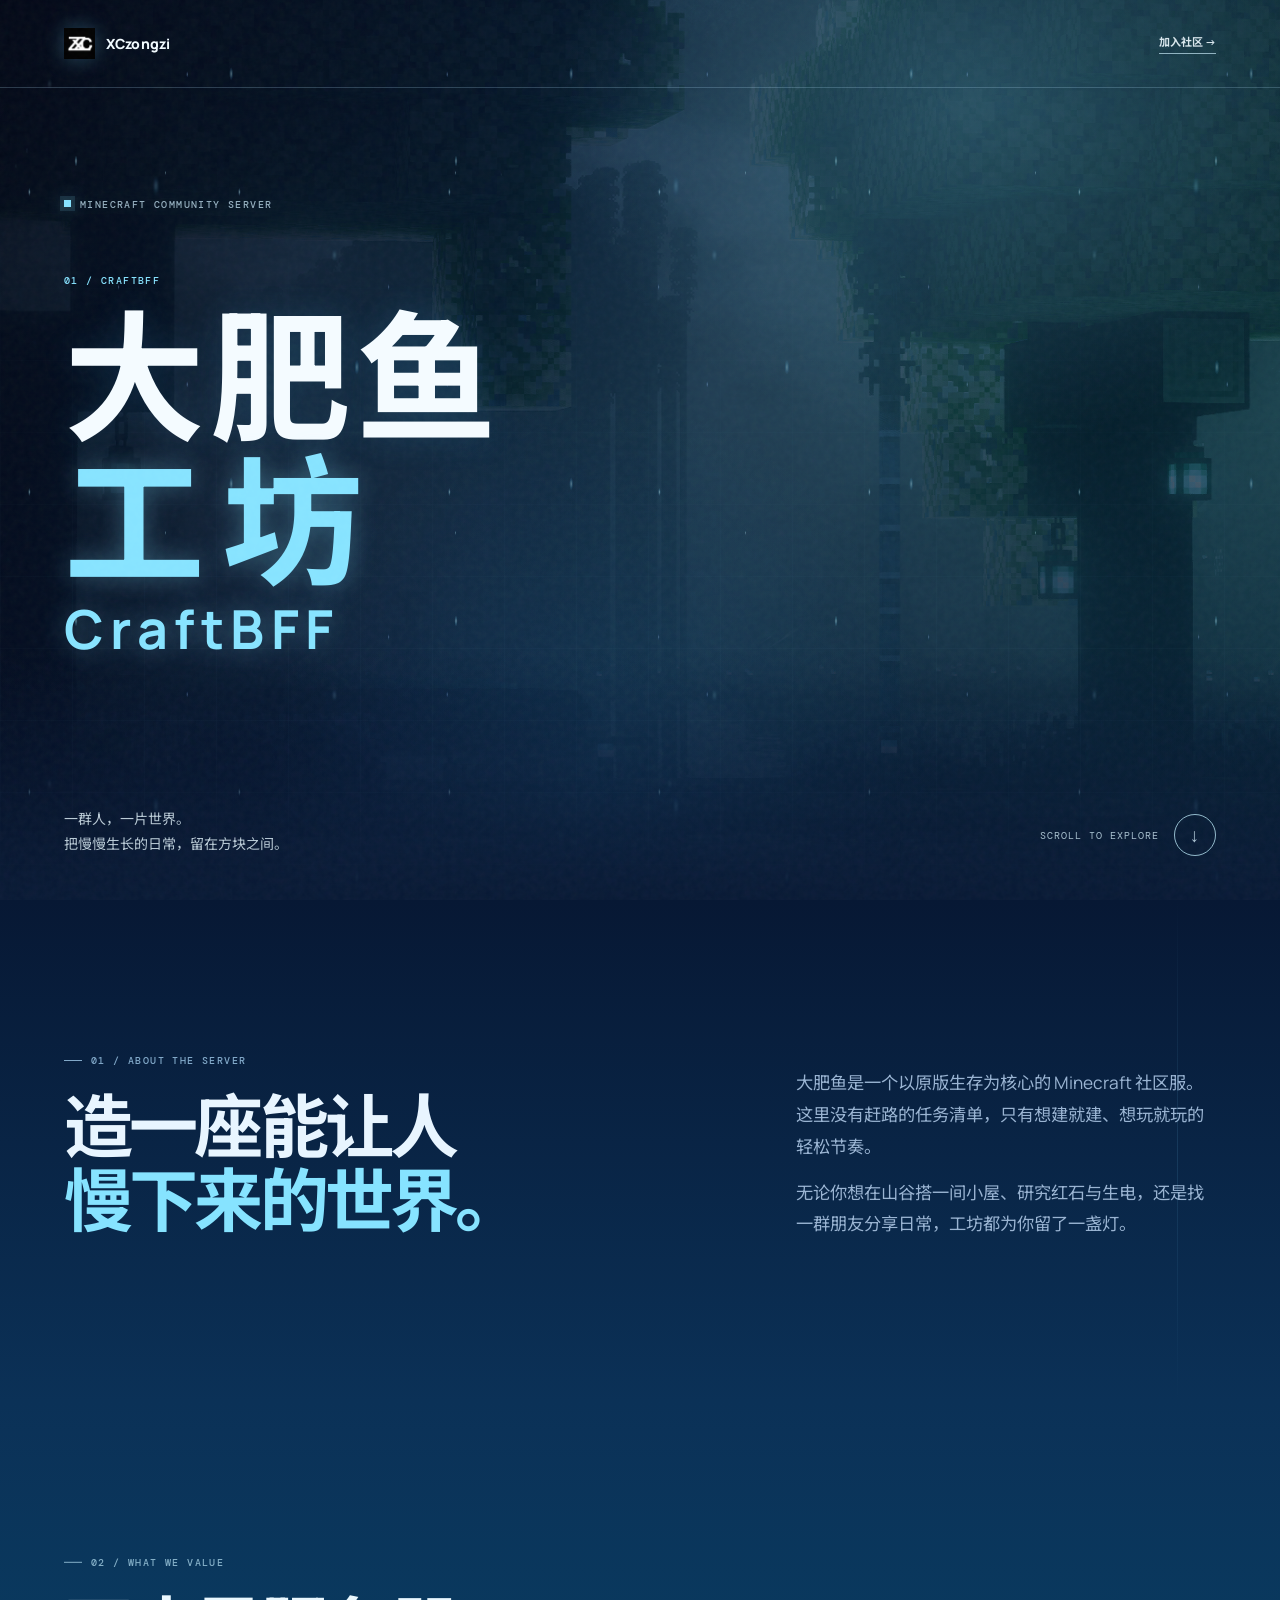
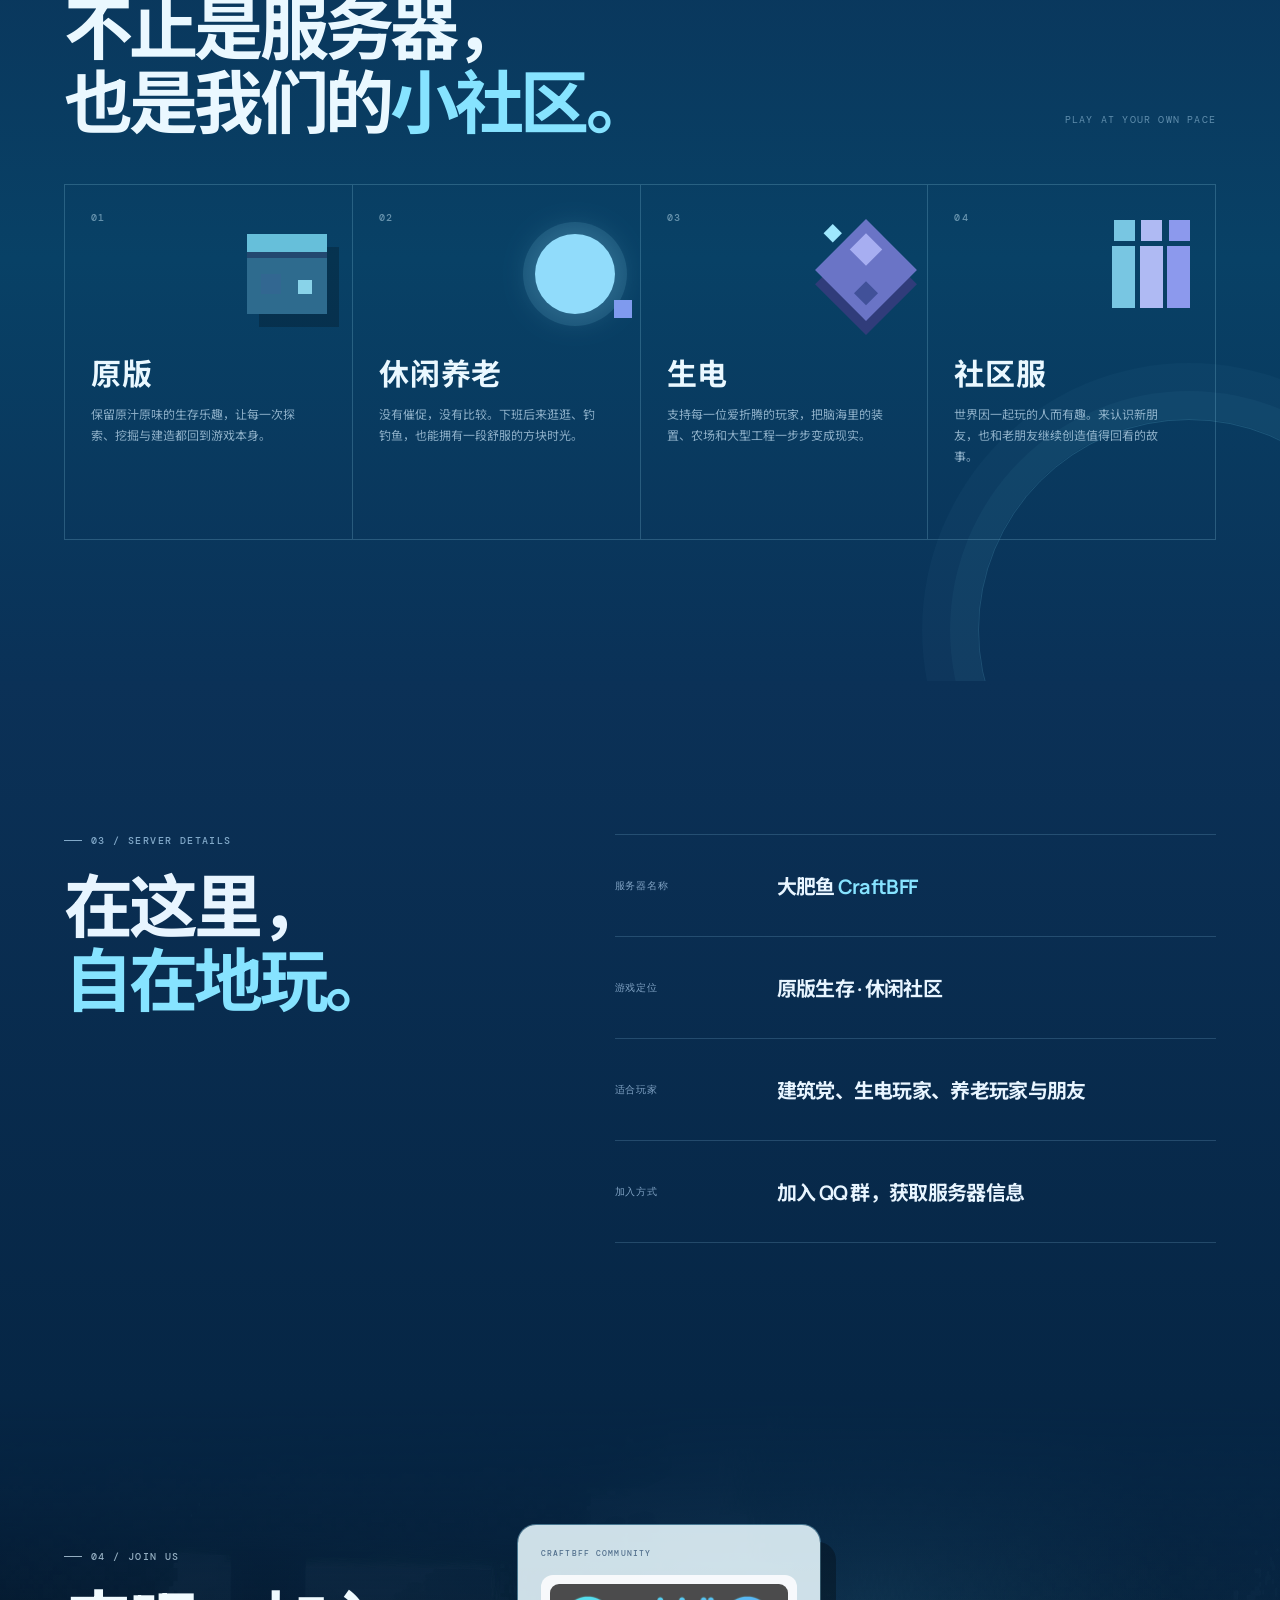
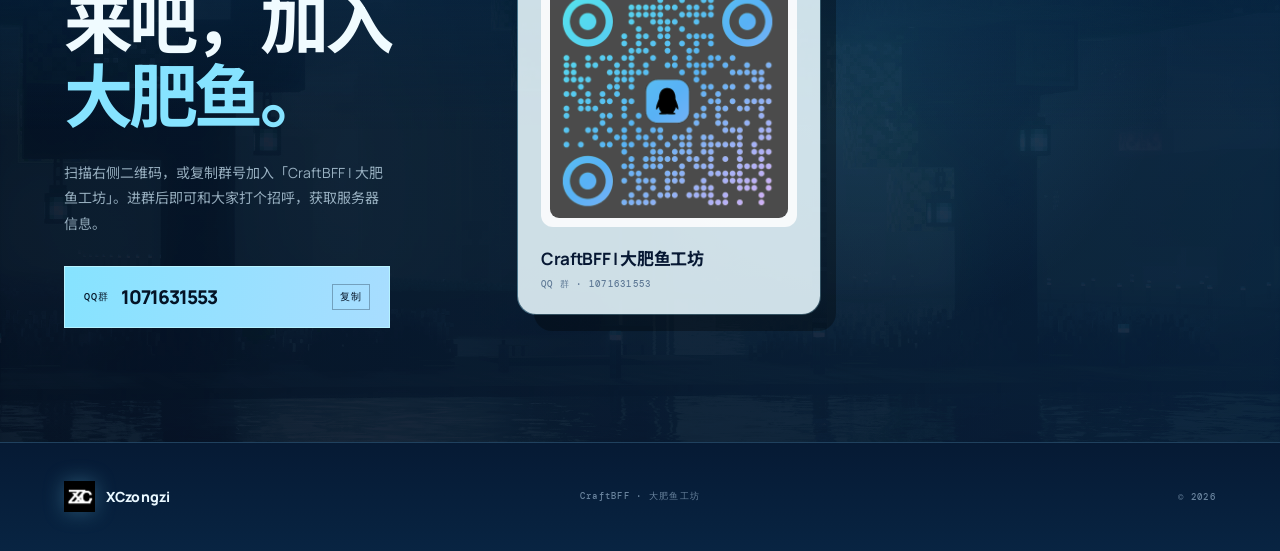
==== commit 67b6fb21: "1.1mainMenu" ====
--- a/CraftBFF/index.html
+++ b/CraftBFF/index.html
@@ -59,15 +59,20 @@
     .hero-overlay { background: linear-gradient(111deg, rgba(2, 7, 23, .93), rgba(5, 25, 61, .68) 42%, rgba(6, 62, 97, .38) 100%), linear-gradient(0deg, rgba(2, 8, 22, .88), transparent 54%); }
     .hero-glow { background: radial-gradient(ellipse at 76% 12%, rgba(130, 220, 255, .22), transparent 30%), radial-gradient(ellipse at 47% 88%, rgba(41, 140, 195, .16), transparent 35%); mix-blend-mode: screen; }
     .hero-grid { opacity: .2; background-image: linear-gradient(rgba(156, 224, 255, .16) 1px, transparent 1px), linear-gradient(90deg, rgba(156, 224, 255, .16) 1px, transparent 1px); background-size: 72px 72px; mask-image: linear-gradient(to bottom, transparent 15%, #000 100%); }
-    .hero-bubbles { opacity: .48; background-image: radial-gradient(circle at 20% 35%, rgba(165, 235, 255, .9) 0 2px, transparent 3px), radial-gradient(circle at 72% 24%, rgba(165, 235, 255, .7) 0 1px, transparent 2px), radial-gradient(circle at 83% 72%, rgba(165, 235, 255, .64) 0 2px, transparent 3px), radial-gradient(circle at 57% 48%, rgba(165, 235, 255, .6) 0 1px, transparent 2px); background-size: 380px 460px, 260px 310px, 430px 510px, 290px 360px; animation: drift 18s linear infinite; }
+    /* Flame-like embers: elongated glow specks that fly up at uneven speeds and flicker. */
+    .hero-bubbles { opacity: .5; background-image: radial-gradient(ellipse 2px 7px at 20% 35%, rgba(216, 249, 255, .95) 0, rgba(134, 227, 255, .40) 42%, rgba(134, 227, 255, 0) 80%), radial-gradient(ellipse 1.2px 4px at 72% 24%, rgba(198, 243, 255, .82) 0, rgba(125, 168, 255, .32) 45%, rgba(125, 168, 255, 0) 82%), radial-gradient(ellipse 3px 9px at 83% 72%, rgba(188, 246, 255, .70) 0, rgba(88, 190, 246, .28) 50%, rgba(88, 190, 246, 0) 84%), radial-gradient(ellipse 1px 3px at 57% 48%, rgba(228, 252, 255, .85) 0, rgba(134, 227, 255, .28) 44%, rgba(134, 227, 255, 0) 80%); background-size: 380px 460px, 260px 310px, 430px 510px, 290px 360px; animation: ember-rise 13s linear infinite, ember-flicker 2.4s ease-in-out infinite; }
+    .hero-bubbles::before, .hero-bubbles::after { content: ""; position: absolute; inset: 0; }
+    .hero-bubbles::before { background-image: radial-gradient(ellipse 1.6px 5px at 14% 64%, rgba(212, 248, 255, .90) 0, rgba(134, 227, 255, .38) 45%, rgba(134, 227, 255, 0) 82%), radial-gradient(ellipse 2.4px 8px at 68% 18%, rgba(190, 244, 255, .78) 0, rgba(103, 196, 250, .30) 50%, rgba(103, 196, 250, 0) 84%), radial-gradient(ellipse 1px 4px at 44% 82%, rgba(226, 251, 255, .88) 0, rgba(125, 168, 255, .30) 46%, rgba(125, 168, 255, 0) 80%); background-size: 210px 300px, 340px 410px, 270px 350px; animation: ember-rise-b 9s linear infinite, ember-flicker-b 1.7s ease-in-out infinite; }
+    .hero-bubbles::after { filter: blur(1.2px); background-image: radial-gradient(ellipse 3px 11px at 30% 30%, rgba(180, 244, 255, .62) 0, rgba(70, 176, 240, .24) 52%, rgba(70, 176, 240, 0) 86%), radial-gradient(ellipse 2px 7px at 88% 58%, rgba(200, 246, 255, .70) 0, rgba(110, 200, 250, .26) 50%, rgba(110, 200, 250, 0) 84%), radial-gradient(ellipse 1.4px 6px at 8% 12%, rgba(214, 248, 255, .66) 0, rgba(134, 227, 255, .24) 48%, rgba(134, 227, 255, 0) 82%); background-size: 520px 620px, 380px 440px, 620px 700px; animation: ember-rise-c 17s linear infinite, ember-flicker-c 3.1s ease-in-out infinite; }
     .hero::after { content: ""; position: absolute; z-index: 0; right: 0; bottom: 0; left: 0; height: clamp(180px, 28vh, 330px); pointer-events: none; background: linear-gradient(180deg, rgba(7, 24, 52, 0), rgba(7, 24, 52, .46) 52%, #071834); }
     .hero-content { position: relative; z-index: 1; display: flex; height: 100%; flex-direction: column; padding-top: clamp(160px, 22vh, 240px); padding-bottom: 44px; }
     .eyebrow { color: rgba(208, 240, 255, .7); }
     .eyebrow span { display: inline-block; width: 7px; height: 7px; margin: 0 9px 1px 0; background: var(--cyan); box-shadow: 0 0 0 4px rgba(134, 227, 255, .12), 0 0 18px rgba(134, 227, 255, .62); }
     .hero-title-wrap { margin-top: clamp(38px, 7vh, 78px); }
     .serial { color: var(--cyan); }
-    h1 { margin-top: 18px; max-width: 730px; font-size: clamp(76px, 11vw, 154px); line-height: .84; letter-spacing: .035em; text-shadow: 0 0 34px rgba(62, 176, 235, .16); }
+    h1 { margin-top: 18px; max-width: 730px; font-size: clamp(76px, 11vw, 154px); line-height: 1.02; letter-spacing: .035em; text-shadow: 0 0 34px rgba(62, 176, 235, .16); }
     h1 em { letter-spacing: .12em; text-shadow: 0 0 26px rgba(134, 227, 255, .32); }
+    .hero-wordmark { margin-top: 10px; color: var(--cyan); font-size: clamp(26px, 4.2vw, 54px); font-weight: 700; line-height: 1.02; letter-spacing: .12em; text-shadow: 0 0 26px rgba(134, 227, 255, .32); }
     .hero-bottom { display: flex; align-items: end; justify-content: space-between; margin-top: auto; }
     .hero-bottom > p { color: rgba(230, 247, 255, .8); font-size: 14px; line-height: 1.8; }
     .scroll-hint { display: flex; align-items: center; gap: 15px; color: rgba(218, 245, 255, .76); font: 10px "DM Mono", monospace; letter-spacing: .1em; }
@@ -127,7 +132,35 @@
 
     .site-footer { color: #eaf8ff; background: linear-gradient(180deg, #061a34 0%, #082442 100%); border-top: 1px solid rgba(170, 226, 255, .15); }
     .footer-inner { min-height: 108px; display: grid; grid-template-columns: 1fr auto 1fr; align-items: center; gap: 25px; }.footer-inner p { color: rgba(203, 232, 255, .5); font-size: 9px; }.footer-inner p:last-child { justify-self: end; }
-    @keyframes drift { from { background-position: 0 0, 0 0, 0 0, 0 0; } to { background-position: 0 -460px, 0 -310px, 0 -510px, 0 -360px; } }
+    /* Ember motion: each layer covers its own tile at a different pace, with sideways turbulence. */
+    @keyframes ember-rise {
+      0% { background-position: 0 0, 0 0, 0 0, 0 0; }
+      18% { background-position: 6px -74px, -8px -112px, 5px -36px, -6px -98px; }
+      36% { background-position: -8px -212px, 7px -168px, -9px -154px, 8px -126px; }
+      57% { background-position: 7px -298px, -6px -252px, 8px -332px, -7px -244px; }
+      78% { background-position: -5px -392px, 5px -286px, -6px -446px, 5px -318px; }
+      100% { background-position: 0 -460px, 0 -310px, 0 -510px, 0 -360px; }
+    }
+    @keyframes ember-rise-b {
+      0% { background-position: 0 0, 0 0, 0 0; }
+      22% { background-position: -8px -132px, 9px -58px, -7px -104px; }
+      44% { background-position: 7px -204px, -8px -216px, 8px -178px; }
+      67% { background-position: -6px -252px, 7px -330px, -8px -268px; }
+      85% { background-position: 5px -284px, -5px -378px, 6px -322px; }
+      100% { background-position: 0 -300px, 0 -410px, 0 -350px; }
+    }
+    @keyframes ember-rise-c {
+      0% { background-position: 0 0, 0 0, 0 0; }
+      20% { background-position: 6px -58px, -7px -142px, 5px -44px; }
+      42% { background-position: -7px -238px, 8px -206px, -6px -186px; }
+      64% { background-position: 8px -334px, -6px -302px, 7px -424px; }
+      83% { background-position: -5px -472px, 6px -348px, -7px -556px; }
+      100% { background-position: 0 -620px, 0 -440px, 0 -700px; }
+    }
+    /* Ember flicker: every group breathes on its own cycle. */
+    @keyframes ember-flicker { 0%, 100% { opacity: .34; } 32% { opacity: .62; } 58% { opacity: .42; } 81% { opacity: .68; } }
+    @keyframes ember-flicker-b { 0%, 100% { opacity: .52; } 26% { opacity: .88; } 54% { opacity: .38; } 78% { opacity: .76; } }
+    @keyframes ember-flicker-c { 0%, 100% { opacity: .28; } 34% { opacity: .58; } 66% { opacity: .32; } 88% { opacity: .54; } }
     @media (max-width: 900px) { .trait-grid { grid-template-columns: repeat(2, 1fr); } .details { grid-template-columns: 1fr; gap: 45px; } .join-layout { gap: 55px; } }
     @media (max-width: 640px) {
       .site-header { height: 72px; }.back-home { font-size: 10px; }
@@ -249,7 +282,7 @@
       <div class="hero-media" aria-hidden="true"></div><div class="hero-overlay" aria-hidden="true"></div><div class="hero-glow" aria-hidden="true"></div><div class="hero-grid" aria-hidden="true"></div><div class="hero-bubbles" aria-hidden="true"></div>
       <div class="hero-content page-width">
         <p class="eyebrow"><span></span>MINECRAFT COMMUNITY SERVER</p>
-        <div class="hero-title-wrap"><p class="serial">01 / CRAFTBFF</p><h1 id="hero-title">大肥鱼<br><em>工坊</em></h1></div>
+        <div class="hero-title-wrap"><p class="serial">01 / CRAFTBFF</p><h1 id="hero-title">大肥鱼<br><em>工坊</em></h1><p class="hero-wordmark">CraftBFF</p></div>
         <div class="hero-bottom"><p>一群人，一片世界。<br>把慢慢生长的日常，留在方块之间。</p><a class="scroll-hint" href="#about" aria-label="了解大肥鱼工坊"><span>SCROLL TO EXPLORE</span><b>↓</b></a></div>
       </div>
     </section>
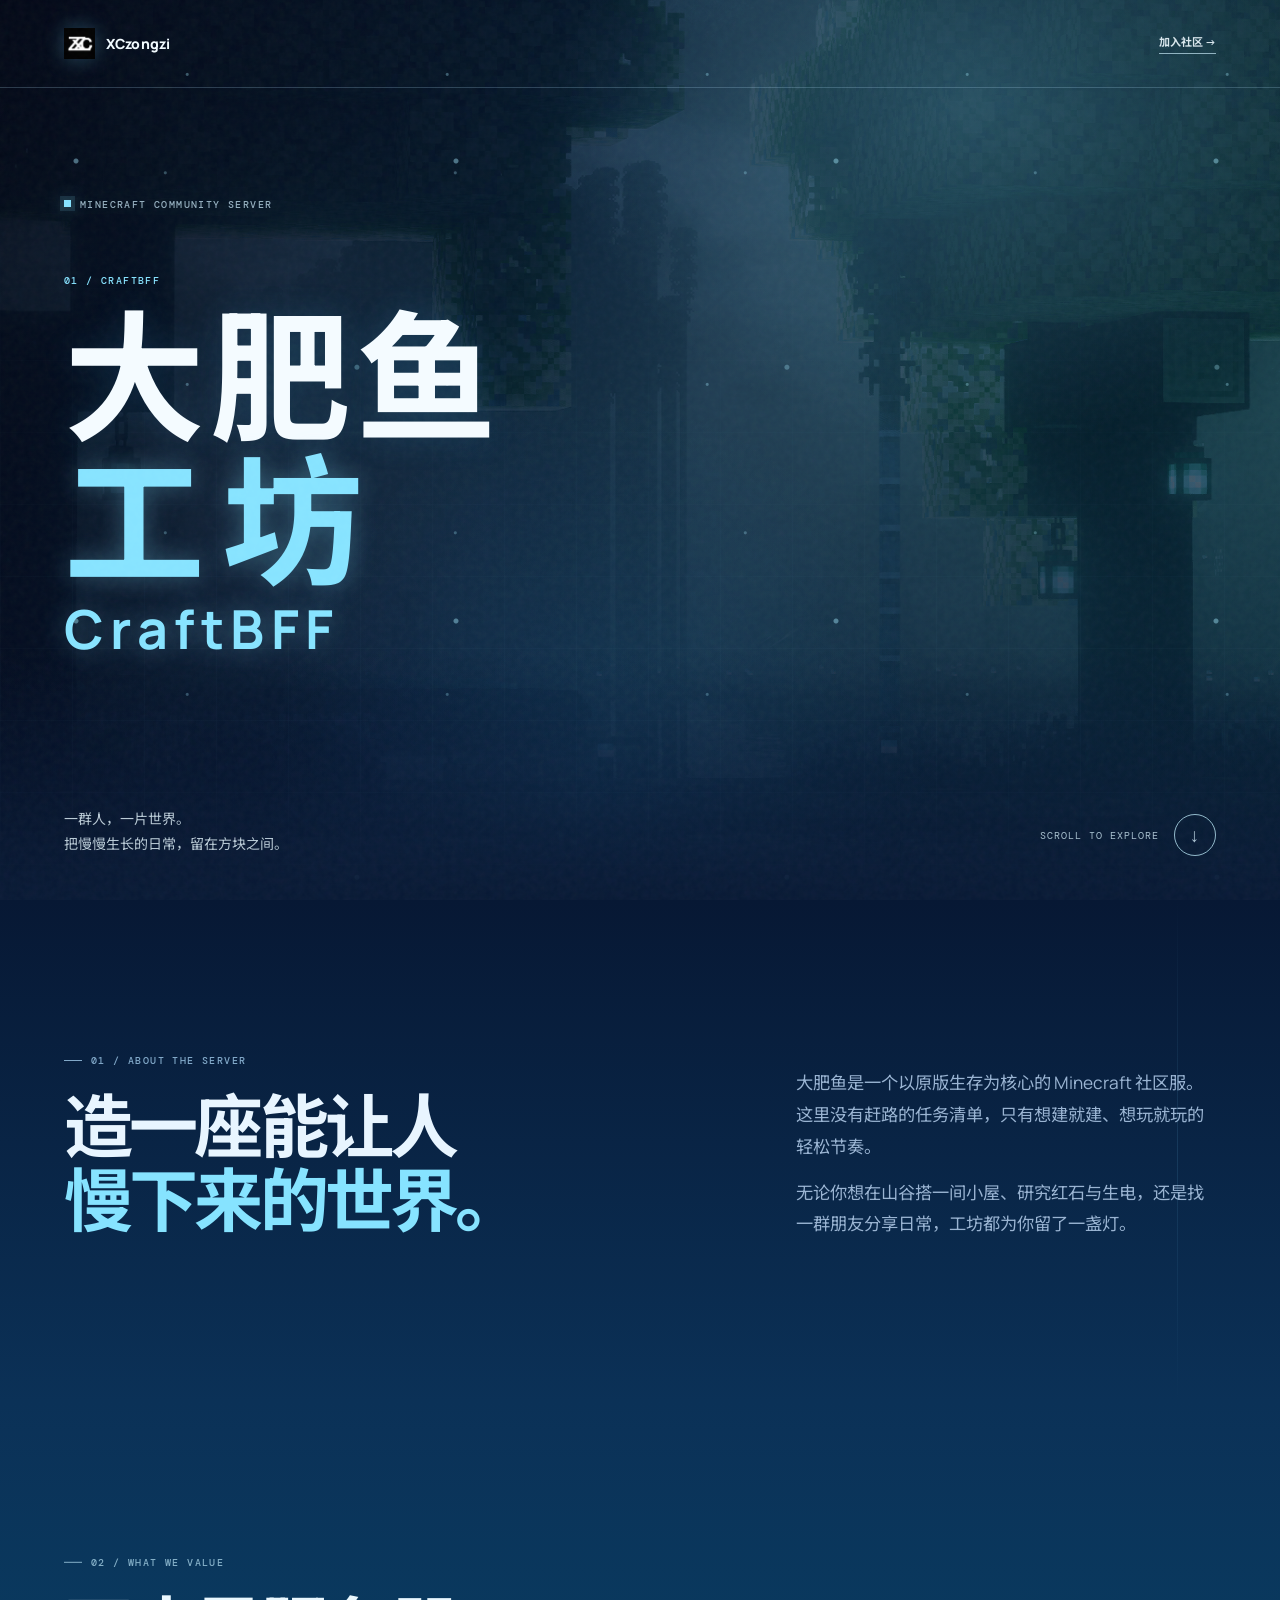
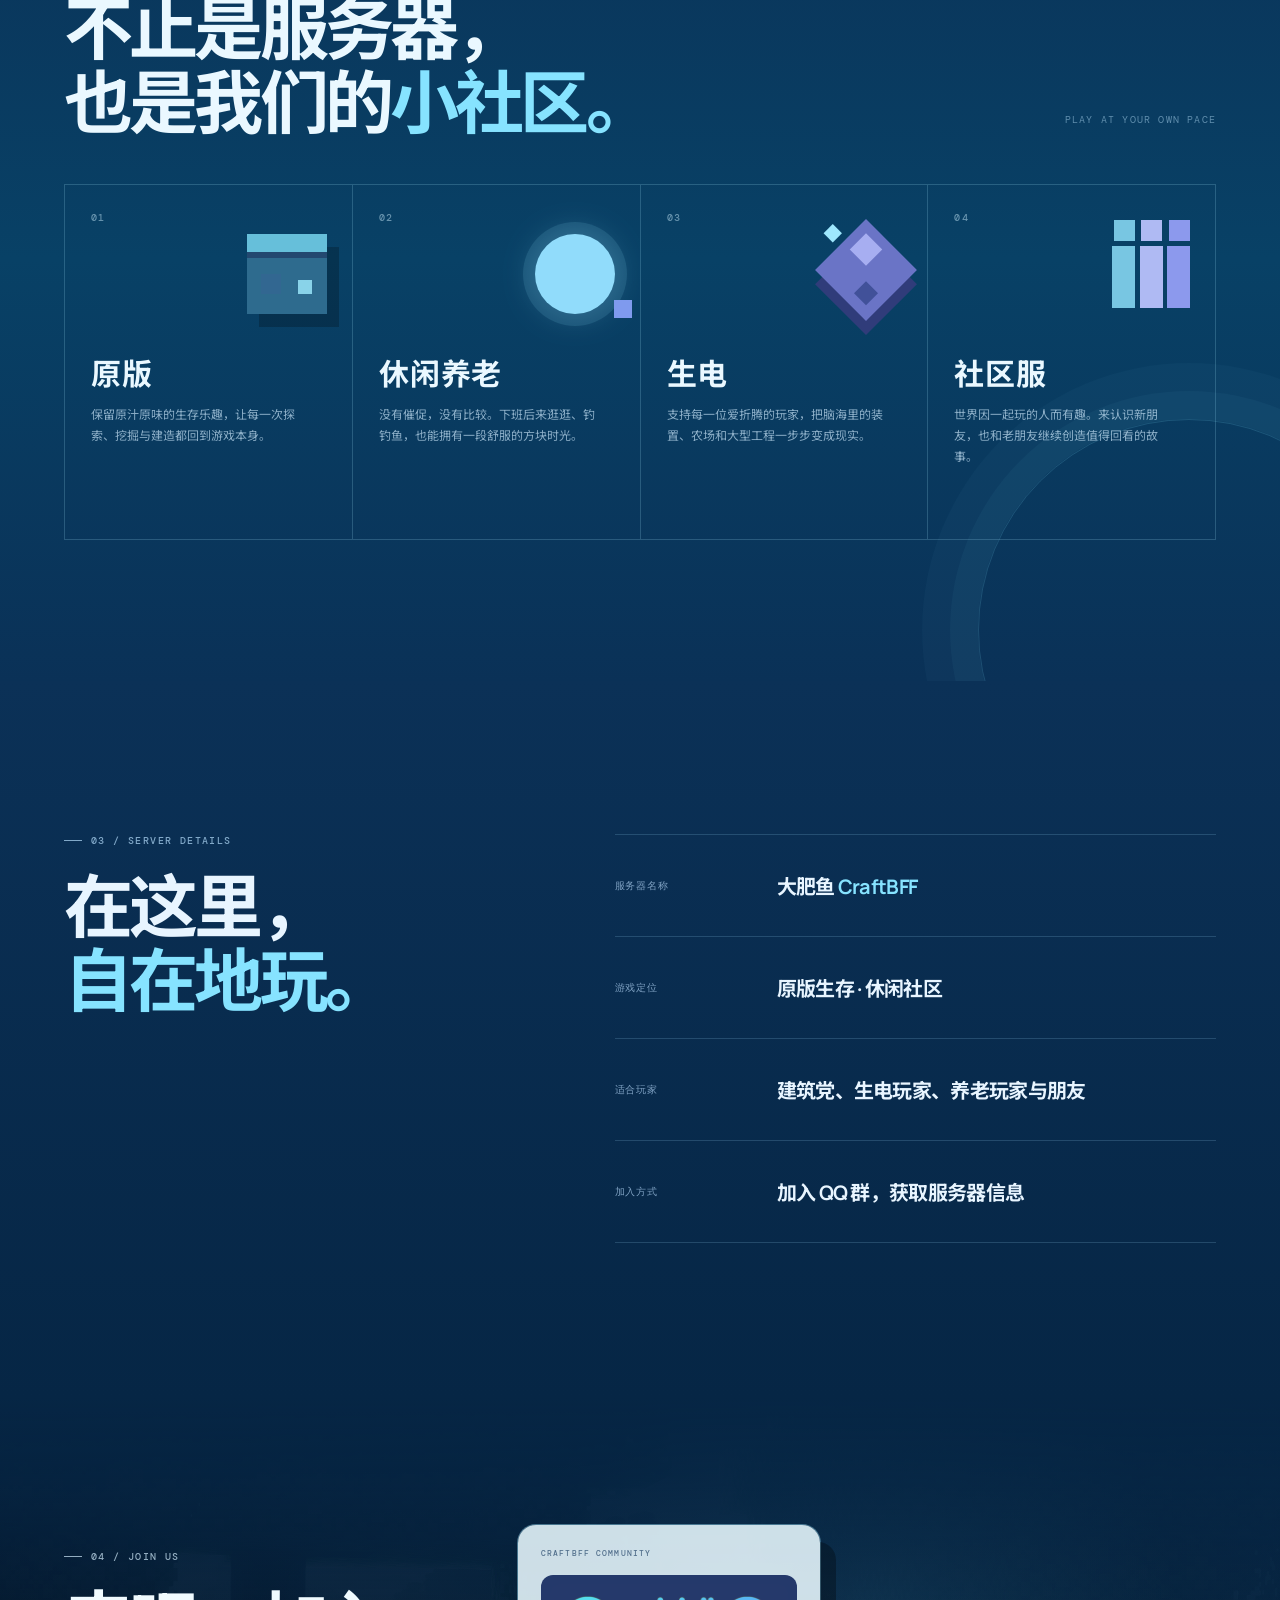
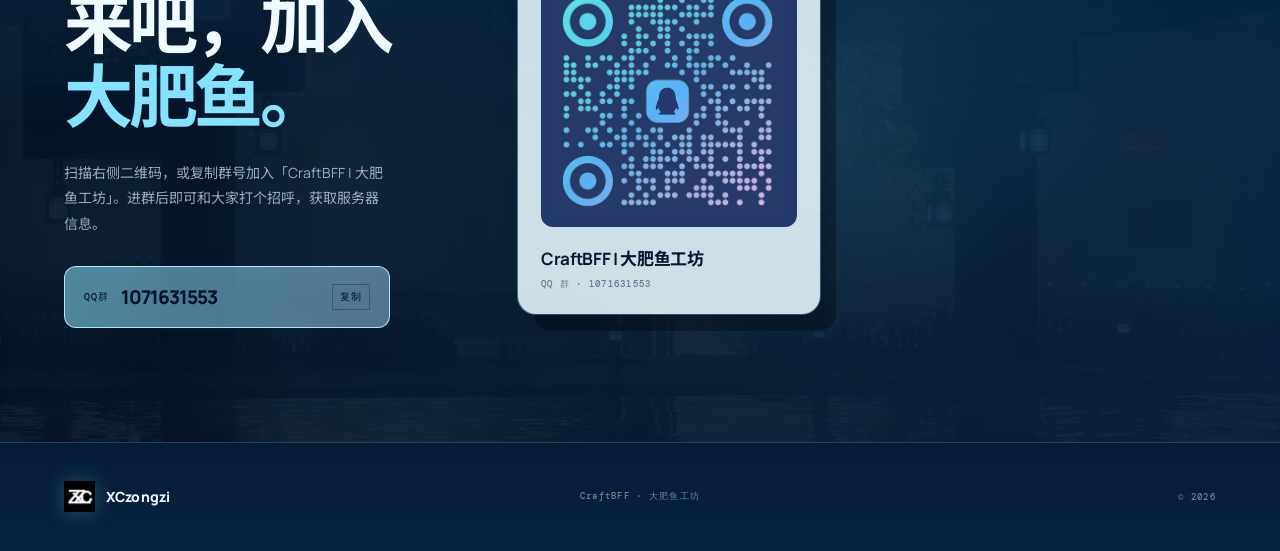
==== commit 642a1471: "1.2mainMenu" ====
--- a/CraftBFF/index.html
+++ b/CraftBFF/index.html
@@ -59,11 +59,7 @@
     .hero-overlay { background: linear-gradient(111deg, rgba(2, 7, 23, .93), rgba(5, 25, 61, .68) 42%, rgba(6, 62, 97, .38) 100%), linear-gradient(0deg, rgba(2, 8, 22, .88), transparent 54%); }
     .hero-glow { background: radial-gradient(ellipse at 76% 12%, rgba(130, 220, 255, .22), transparent 30%), radial-gradient(ellipse at 47% 88%, rgba(41, 140, 195, .16), transparent 35%); mix-blend-mode: screen; }
     .hero-grid { opacity: .2; background-image: linear-gradient(rgba(156, 224, 255, .16) 1px, transparent 1px), linear-gradient(90deg, rgba(156, 224, 255, .16) 1px, transparent 1px); background-size: 72px 72px; mask-image: linear-gradient(to bottom, transparent 15%, #000 100%); }
-    /* Flame-like embers: elongated glow specks that fly up at uneven speeds and flicker. */
-    .hero-bubbles { opacity: .5; background-image: radial-gradient(ellipse 2px 7px at 20% 35%, rgba(216, 249, 255, .95) 0, rgba(134, 227, 255, .40) 42%, rgba(134, 227, 255, 0) 80%), radial-gradient(ellipse 1.2px 4px at 72% 24%, rgba(198, 243, 255, .82) 0, rgba(125, 168, 255, .32) 45%, rgba(125, 168, 255, 0) 82%), radial-gradient(ellipse 3px 9px at 83% 72%, rgba(188, 246, 255, .70) 0, rgba(88, 190, 246, .28) 50%, rgba(88, 190, 246, 0) 84%), radial-gradient(ellipse 1px 3px at 57% 48%, rgba(228, 252, 255, .85) 0, rgba(134, 227, 255, .28) 44%, rgba(134, 227, 255, 0) 80%); background-size: 380px 460px, 260px 310px, 430px 510px, 290px 360px; animation: ember-rise 13s linear infinite, ember-flicker 2.4s ease-in-out infinite; }
-    .hero-bubbles::before, .hero-bubbles::after { content: ""; position: absolute; inset: 0; }
-    .hero-bubbles::before { background-image: radial-gradient(ellipse 1.6px 5px at 14% 64%, rgba(212, 248, 255, .90) 0, rgba(134, 227, 255, .38) 45%, rgba(134, 227, 255, 0) 82%), radial-gradient(ellipse 2.4px 8px at 68% 18%, rgba(190, 244, 255, .78) 0, rgba(103, 196, 250, .30) 50%, rgba(103, 196, 250, 0) 84%), radial-gradient(ellipse 1px 4px at 44% 82%, rgba(226, 251, 255, .88) 0, rgba(125, 168, 255, .30) 46%, rgba(125, 168, 255, 0) 80%); background-size: 210px 300px, 340px 410px, 270px 350px; animation: ember-rise-b 9s linear infinite, ember-flicker-b 1.7s ease-in-out infinite; }
-    .hero-bubbles::after { filter: blur(1.2px); background-image: radial-gradient(ellipse 3px 11px at 30% 30%, rgba(180, 244, 255, .62) 0, rgba(70, 176, 240, .24) 52%, rgba(70, 176, 240, 0) 86%), radial-gradient(ellipse 2px 7px at 88% 58%, rgba(200, 246, 255, .70) 0, rgba(110, 200, 250, .26) 50%, rgba(110, 200, 250, 0) 84%), radial-gradient(ellipse 1.4px 6px at 8% 12%, rgba(214, 248, 255, .66) 0, rgba(134, 227, 255, .24) 48%, rgba(134, 227, 255, 0) 82%); background-size: 520px 620px, 380px 440px, 620px 700px; animation: ember-rise-c 17s linear infinite, ember-flicker-c 3.1s ease-in-out infinite; }
+    .hero-bubbles { opacity: .48; background-image: radial-gradient(circle at 20% 35%, rgba(165, 235, 255, .9) 0 2px, transparent 3px), radial-gradient(circle at 72% 24%, rgba(165, 235, 255, .7) 0 1px, transparent 2px), radial-gradient(circle at 83% 72%, rgba(165, 235, 255, .64) 0 2px, transparent 3px), radial-gradient(circle at 57% 48%, rgba(165, 235, 255, .6) 0 1px, transparent 2px); background-size: 380px 460px, 260px 310px, 430px 510px, 290px 360px; animation: drift 18s linear infinite; }
     .hero::after { content: ""; position: absolute; z-index: 0; right: 0; bottom: 0; left: 0; height: clamp(180px, 28vh, 330px); pointer-events: none; background: linear-gradient(180deg, rgba(7, 24, 52, 0), rgba(7, 24, 52, .46) 52%, #071834); }
     .hero-content { position: relative; z-index: 1; display: flex; height: 100%; flex-direction: column; padding-top: clamp(160px, 22vh, 240px); padding-bottom: 44px; }
     .eyebrow { color: rgba(208, 240, 255, .7); }
@@ -122,45 +118,17 @@
     .join-copy h2 { margin-top: 25px; }
     .join-copy h2 span { color: var(--cyan); }
     .join-copy > p:not(.copy-status) { max-width: 430px; margin-top: 27px; color: rgba(213, 239, 255, .69); font-size: 14px; line-height: 1.8; }
-    .qq-button { display: flex; width: min(100%, 400px); align-items: center; gap: 12px; margin-top: 30px; padding: 17px 19px; cursor: pointer; color: #041326; border: 1px solid rgba(187, 244, 255, .9); background: linear-gradient(100deg, var(--cyan), #a8ddff); text-align: left; transition: transform .2s, background .2s, box-shadow .2s; }
-    .qq-button:hover { background: #d8faff; transform: translateY(-3px); box-shadow: 0 12px 30px rgba(87, 210, 255, .2); }
+    .qq-button { display: flex; width: min(100%, 400px); align-items: center; gap: 12px; margin-top: 30px; padding: 17px 19px; cursor: pointer; color: #041326; border: 1px solid rgba(187, 244, 255, .9); background: linear-gradient(100deg, rgba(134, 227, 255, .55), rgba(168, 221, 255, .46)); border-radius: 12px; text-align: left; transition: transform .2s, background .2s, box-shadow .2s; }
+    .qq-button:hover { background: linear-gradient(100deg, rgba(190, 242, 255, .64), rgba(208, 240, 255, .54)); transform: translateY(-3px); box-shadow: 0 12px 30px rgba(87, 210, 255, .2); }
     .qq-button span, .qq-button i { font: 500 10px "DM Mono", monospace; letter-spacing: .09em; font-style: normal; }
     .qq-button strong { font: 800 19px Manrope, "Noto Sans SC", sans-serif; letter-spacing: -.05em; }.qq-button i { margin-left: auto; padding: 5px 7px; border: 1px solid rgba(4, 19, 38, .3); }.qq-button.is-copied i { color: var(--ink); background: var(--night); }
     .copy-status { min-height: 18px; margin-top: 9px; color: var(--cyan); font-size: 11px; }
     .qr-card { width: min(100%, 302px); padding: 23px; color: #071833; background: rgba(234, 250, 255, .88); box-shadow: 16px 17px 0 rgba(0, 0, 0, .3), 0 0 0 1px rgba(161, 231, 255, .42); transform: none; border-radius: 18px; }
-    .qr-card > p { color: #52708d; font-size: 8px; }.qr-frame { margin: 17px 0 18px; padding: 9px; background: rgba(255, 255, 255, .84); border-radius: 12px; overflow: hidden; }.qr-frame img { display: block; width: 100%; height: auto; border-radius: 9px; }.qr-card h3 { font-size: 17px; letter-spacing: -.02em; }.qr-card > span { display: block; margin-top: 8px; color: #5f7a96; font-size: 9px; }
+    .qr-card > p { color: #52708d; font-size: 8px; }.qr-frame { margin: 17px 0 18px; padding: 9px; background: #24396b; border-radius: 12px; overflow: hidden; }.qr-frame img { display: block; width: 100%; height: auto; border-radius: 9px; mix-blend-mode: lighten; }.qr-card h3 { font-size: 17px; letter-spacing: -.02em; }.qr-card > span { display: block; margin-top: 8px; color: #5f7a96; font-size: 9px; }
 
     .site-footer { color: #eaf8ff; background: linear-gradient(180deg, #061a34 0%, #082442 100%); border-top: 1px solid rgba(170, 226, 255, .15); }
     .footer-inner { min-height: 108px; display: grid; grid-template-columns: 1fr auto 1fr; align-items: center; gap: 25px; }.footer-inner p { color: rgba(203, 232, 255, .5); font-size: 9px; }.footer-inner p:last-child { justify-self: end; }
-    /* Ember motion: each layer covers its own tile at a different pace, with sideways turbulence. */
-    @keyframes ember-rise {
-      0% { background-position: 0 0, 0 0, 0 0, 0 0; }
-      18% { background-position: 6px -74px, -8px -112px, 5px -36px, -6px -98px; }
-      36% { background-position: -8px -212px, 7px -168px, -9px -154px, 8px -126px; }
-      57% { background-position: 7px -298px, -6px -252px, 8px -332px, -7px -244px; }
-      78% { background-position: -5px -392px, 5px -286px, -6px -446px, 5px -318px; }
-      100% { background-position: 0 -460px, 0 -310px, 0 -510px, 0 -360px; }
-    }
-    @keyframes ember-rise-b {
-      0% { background-position: 0 0, 0 0, 0 0; }
-      22% { background-position: -8px -132px, 9px -58px, -7px -104px; }
-      44% { background-position: 7px -204px, -8px -216px, 8px -178px; }
-      67% { background-position: -6px -252px, 7px -330px, -8px -268px; }
-      85% { background-position: 5px -284px, -5px -378px, 6px -322px; }
-      100% { background-position: 0 -300px, 0 -410px, 0 -350px; }
-    }
-    @keyframes ember-rise-c {
-      0% { background-position: 0 0, 0 0, 0 0; }
-      20% { background-position: 6px -58px, -7px -142px, 5px -44px; }
-      42% { background-position: -7px -238px, 8px -206px, -6px -186px; }
-      64% { background-position: 8px -334px, -6px -302px, 7px -424px; }
-      83% { background-position: -5px -472px, 6px -348px, -7px -556px; }
-      100% { background-position: 0 -620px, 0 -440px, 0 -700px; }
-    }
-    /* Ember flicker: every group breathes on its own cycle. */
-    @keyframes ember-flicker { 0%, 100% { opacity: .34; } 32% { opacity: .62; } 58% { opacity: .42; } 81% { opacity: .68; } }
-    @keyframes ember-flicker-b { 0%, 100% { opacity: .52; } 26% { opacity: .88; } 54% { opacity: .38; } 78% { opacity: .76; } }
-    @keyframes ember-flicker-c { 0%, 100% { opacity: .28; } 34% { opacity: .58; } 66% { opacity: .32; } 88% { opacity: .54; } }
+    @keyframes drift { from { background-position: 0 0, 0 0, 0 0, 0 0; } to { background-position: 0 -460px, 0 -310px, 0 -510px, 0 -360px; } }
     @media (max-width: 900px) { .trait-grid { grid-template-columns: repeat(2, 1fr); } .details { grid-template-columns: 1fr; gap: 45px; } .join-layout { gap: 55px; } }
     @media (max-width: 640px) {
       .site-header { height: 72px; }.back-home { font-size: 10px; }
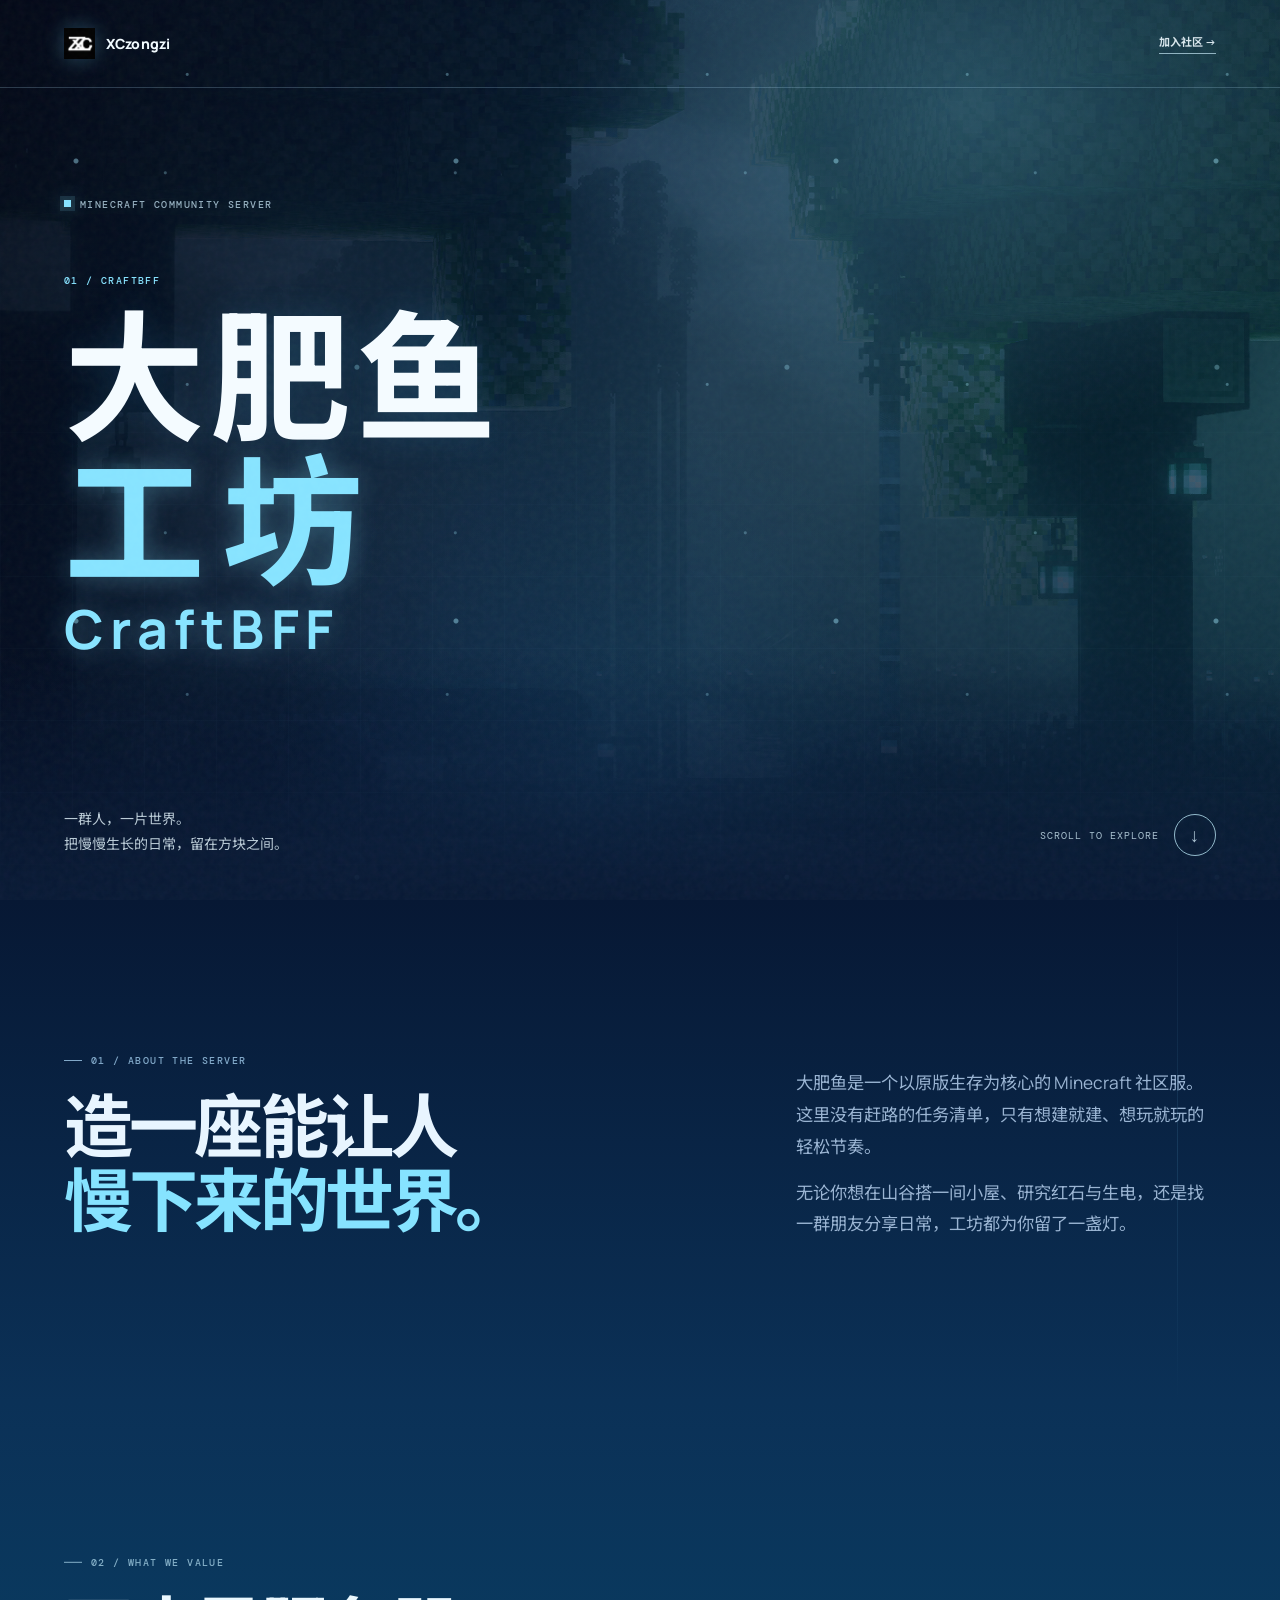
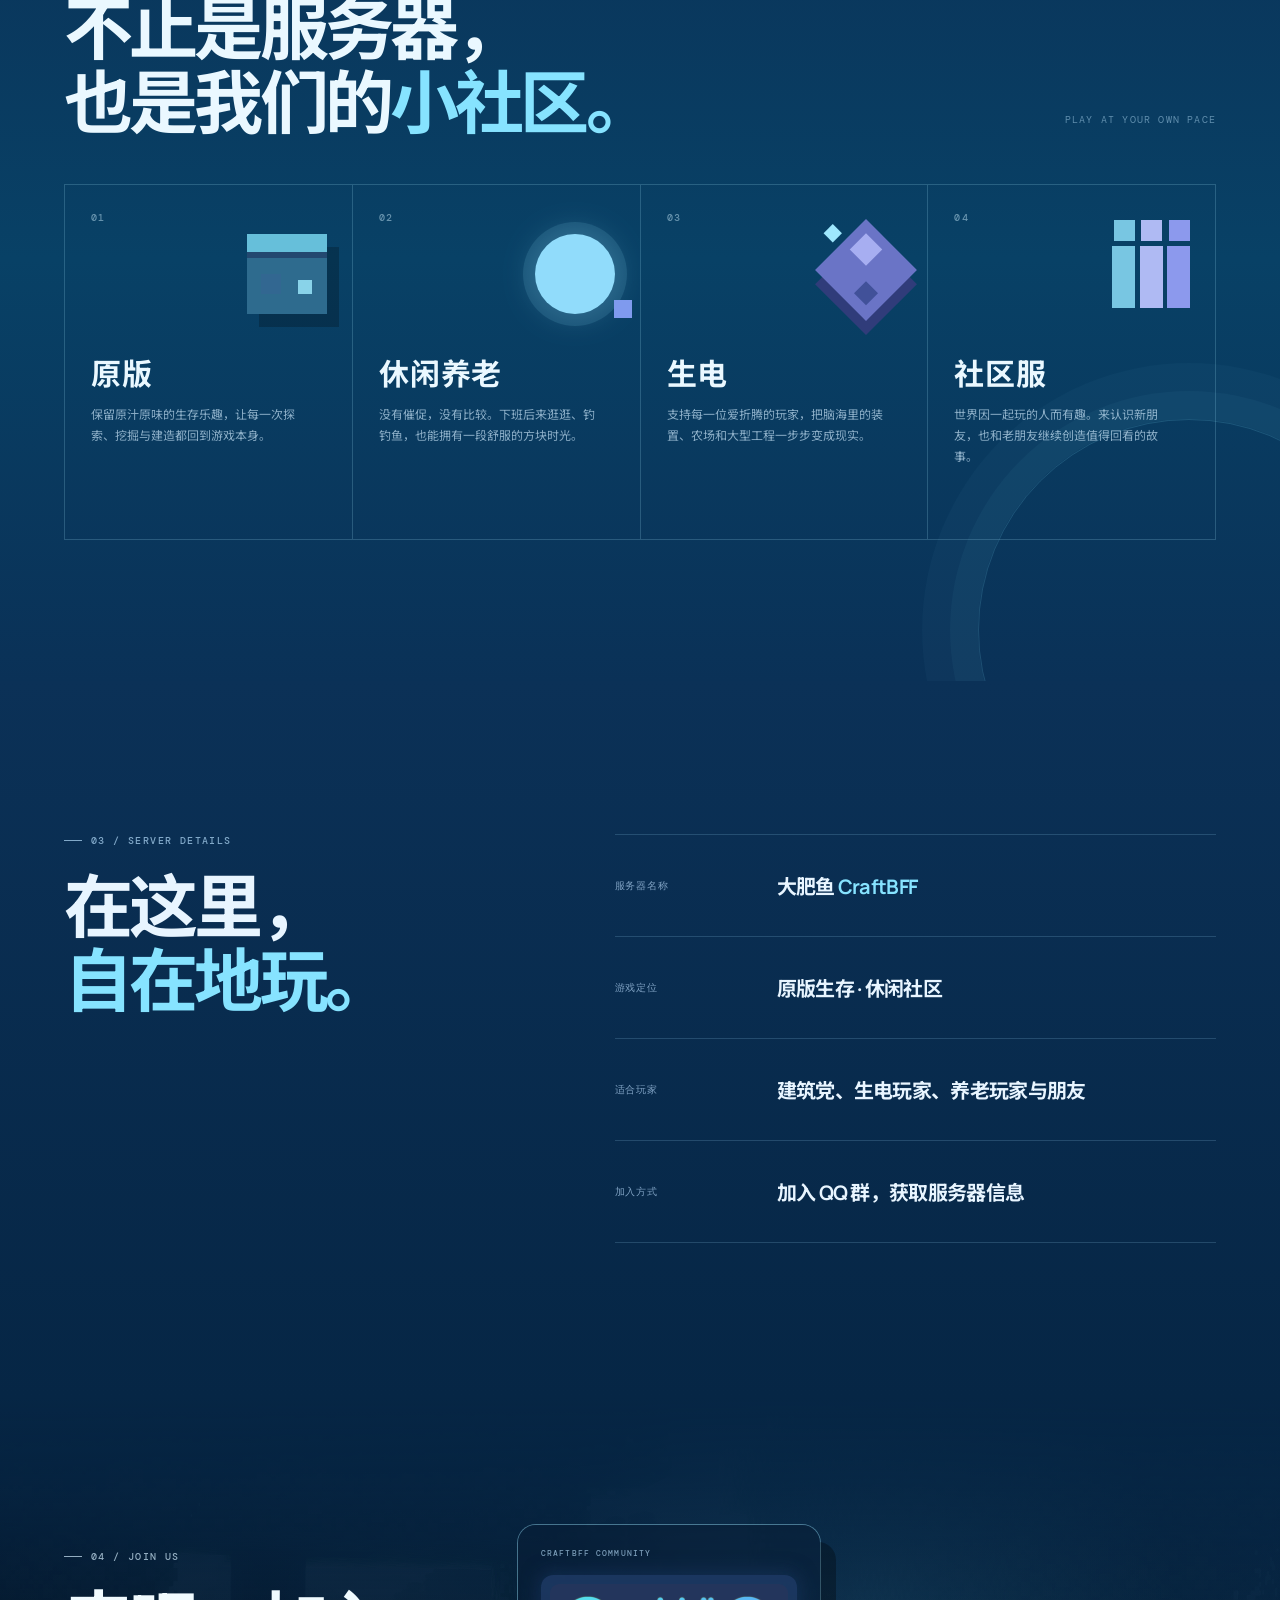
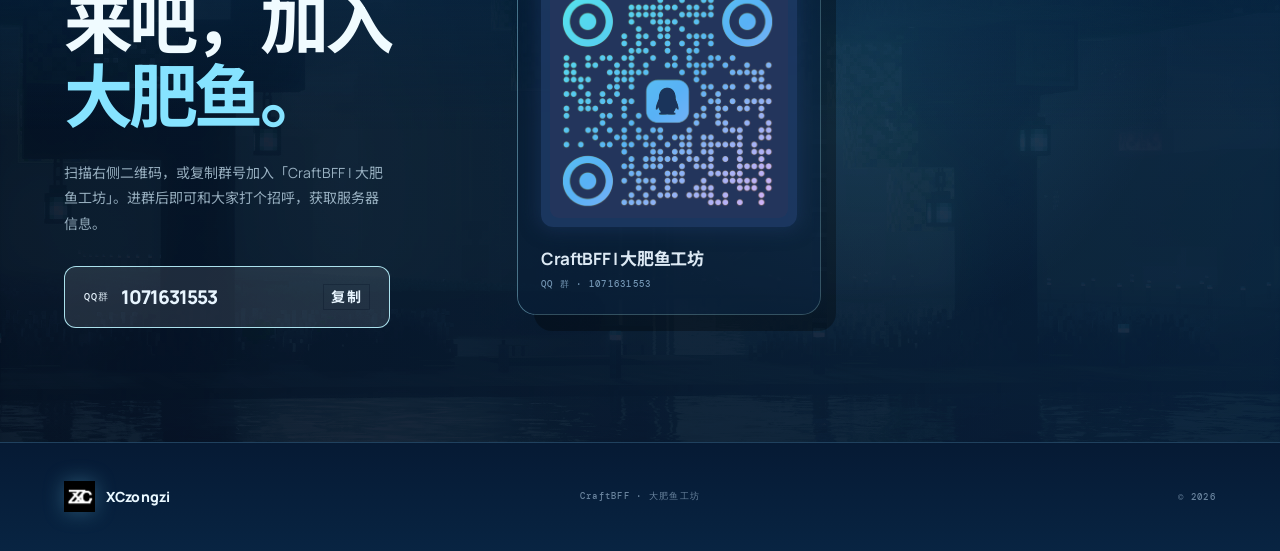
==== commit f4ca4fbc: "1.3mainMenu" ====
--- a/CraftBFF/index.html
+++ b/CraftBFF/index.html
@@ -118,13 +118,13 @@
     .join-copy h2 { margin-top: 25px; }
     .join-copy h2 span { color: var(--cyan); }
     .join-copy > p:not(.copy-status) { max-width: 430px; margin-top: 27px; color: rgba(213, 239, 255, .69); font-size: 14px; line-height: 1.8; }
-    .qq-button { display: flex; width: min(100%, 400px); align-items: center; gap: 12px; margin-top: 30px; padding: 17px 19px; cursor: pointer; color: #041326; border: 1px solid rgba(187, 244, 255, .9); background: linear-gradient(100deg, rgba(134, 227, 255, .55), rgba(168, 221, 255, .46)); border-radius: 12px; text-align: left; transition: transform .2s, background .2s, box-shadow .2s; }
-    .qq-button:hover { background: linear-gradient(100deg, rgba(190, 242, 255, .64), rgba(208, 240, 255, .54)); transform: translateY(-3px); box-shadow: 0 12px 30px rgba(87, 210, 255, .2); }
+    .qq-button { display: flex; width: min(100%, 400px); align-items: center; gap: 12px; margin-top: 30px; padding: 17px 19px; cursor: pointer; color: var(--ink); border: 1px solid rgba(187, 244, 255, .9); background: rgba(255, 255, 255, .1); border-radius: 12px; text-align: left; transition: transform .2s, background .2s, box-shadow .2s; }
+    .qq-button:hover { background: rgba(255, 255, 255, .18); transform: translateY(-3px); box-shadow: 0 12px 30px rgba(87, 210, 255, .2); }
     .qq-button span, .qq-button i { font: 500 10px "DM Mono", monospace; letter-spacing: .09em; font-style: normal; }
-    .qq-button strong { font: 800 19px Manrope, "Noto Sans SC", sans-serif; letter-spacing: -.05em; }.qq-button i { margin-left: auto; padding: 5px 7px; border: 1px solid rgba(4, 19, 38, .3); }.qq-button.is-copied i { color: var(--ink); background: var(--night); }
+    .qq-button strong { font: 800 19px Manrope, "Noto Sans SC", sans-serif; letter-spacing: -.05em; }.qq-button i { margin-left: auto; padding: 5px 7px; border: 1px solid rgba(4, 19, 38, .3); font-family: Manrope, "Noto Sans SC", sans-serif; font-weight: 700; font-size: 14px; line-height: 1; }.qq-button.is-copied i { color: var(--ink); background: var(--night); }
     .copy-status { min-height: 18px; margin-top: 9px; color: var(--cyan); font-size: 11px; }
-    .qr-card { width: min(100%, 302px); padding: 23px; color: #071833; background: rgba(234, 250, 255, .88); box-shadow: 16px 17px 0 rgba(0, 0, 0, .3), 0 0 0 1px rgba(161, 231, 255, .42); transform: none; border-radius: 18px; }
-    .qr-card > p { color: #52708d; font-size: 8px; }.qr-frame { margin: 17px 0 18px; padding: 9px; background: #24396b; border-radius: 12px; overflow: hidden; }.qr-frame img { display: block; width: 100%; height: auto; border-radius: 9px; mix-blend-mode: lighten; }.qr-card h3 { font-size: 17px; letter-spacing: -.02em; }.qr-card > span { display: block; margin-top: 8px; color: #5f7a96; font-size: 9px; }
+    .qr-card { width: min(100%, 302px); padding: 23px; color: rgba(233, 246, 255, .95); background: rgba(9, 30, 56, .6); box-shadow: 16px 17px 0 rgba(0, 0, 0, .3), 0 0 0 1px rgba(161, 231, 255, .42); transform: none; border-radius: 18px; }
+    .qr-card > p { color: rgba(170, 208, 236, .72); font-size: 8px; }.qr-frame { margin: 17px 0 18px; padding: 9px; background: rgba(30, 58, 102, .85); border-radius: 12px; overflow: hidden; box-shadow: 0 0 18px 3px rgba(30, 58, 102, .5); }.qr-frame img { display: block; width: 100%; height: auto; border-radius: 9px; mix-blend-mode: lighten; }.qr-card h3 { font-size: 17px; letter-spacing: -.02em; }.qr-card > span { display: block; margin-top: 8px; color: rgba(160, 200, 232, .7); font-size: 9px; }
 
     .site-footer { color: #eaf8ff; background: linear-gradient(180deg, #061a34 0%, #082442 100%); border-top: 1px solid rgba(170, 226, 255, .15); }
     .footer-inner { min-height: 108px; display: grid; grid-template-columns: 1fr auto 1fr; align-items: center; gap: 25px; }.footer-inner p { color: rgba(203, 232, 255, .5); font-size: 9px; }.footer-inner p:last-child { justify-self: end; }
